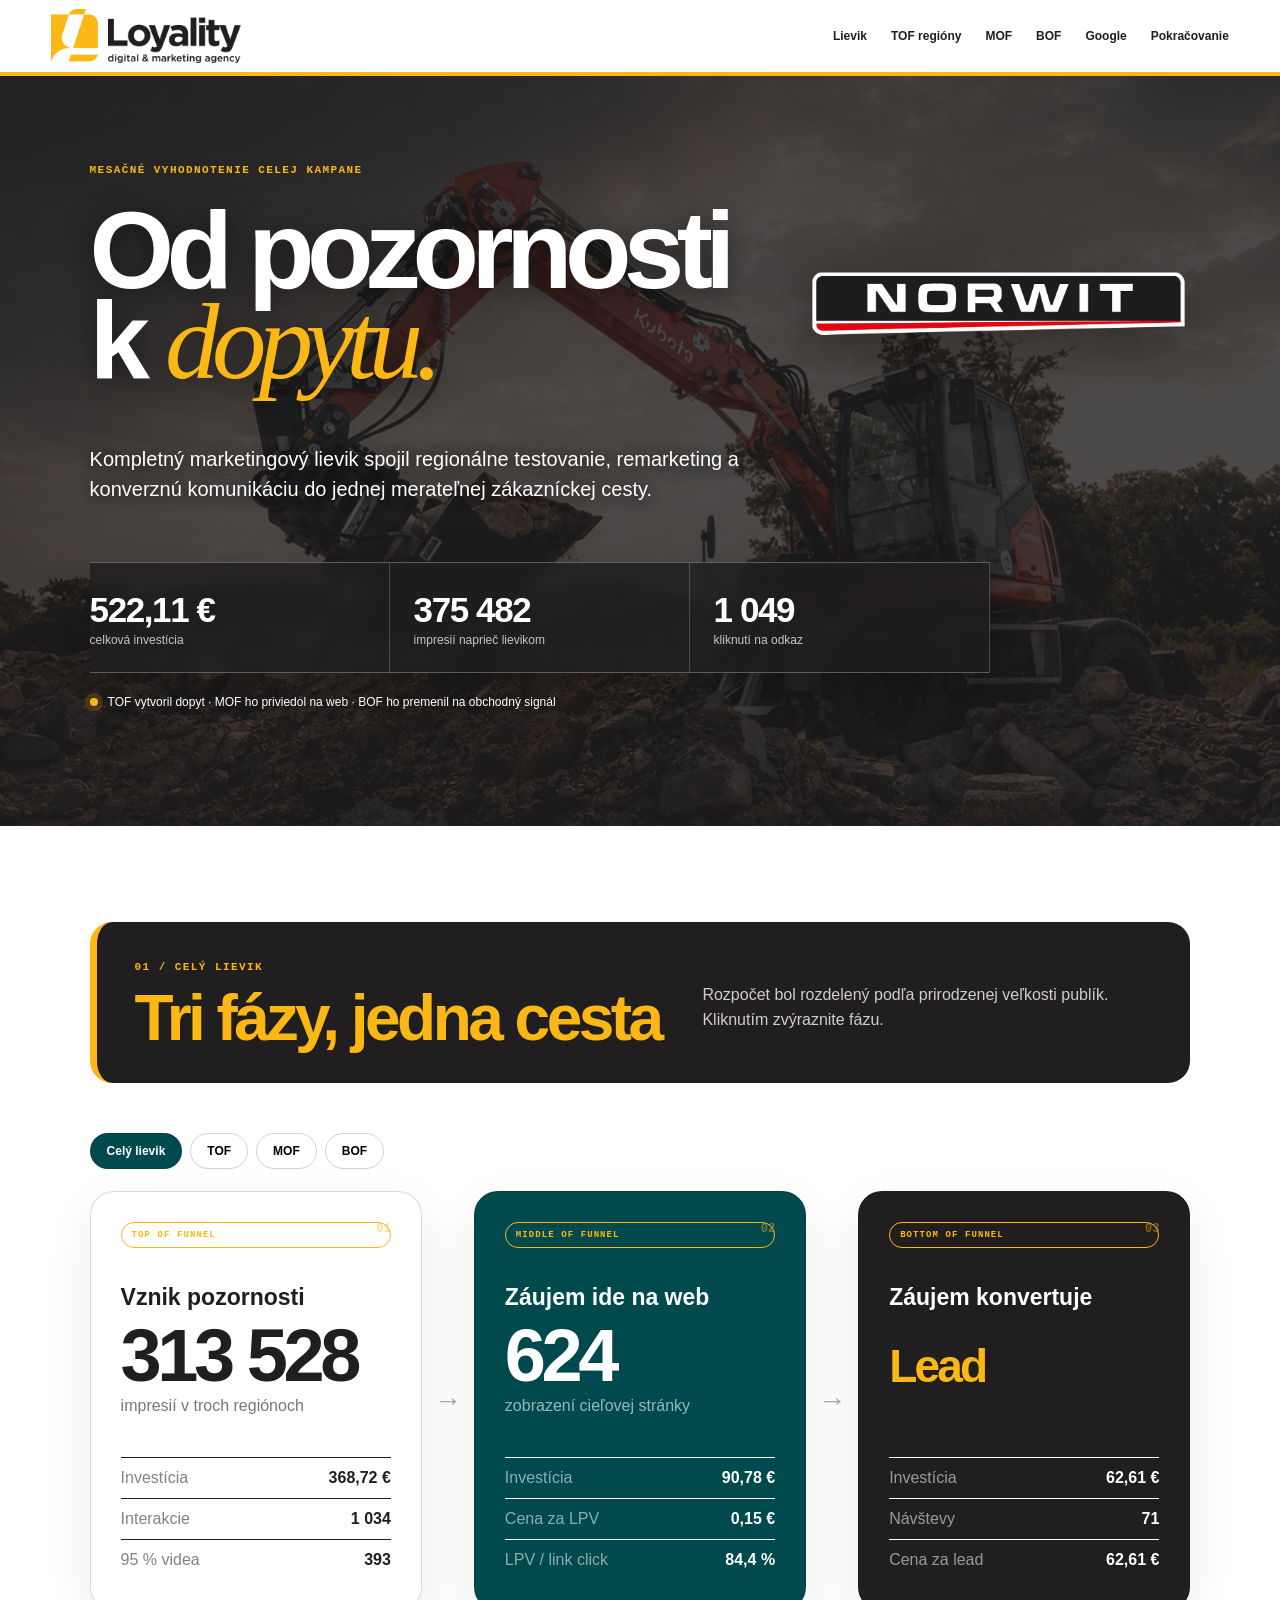
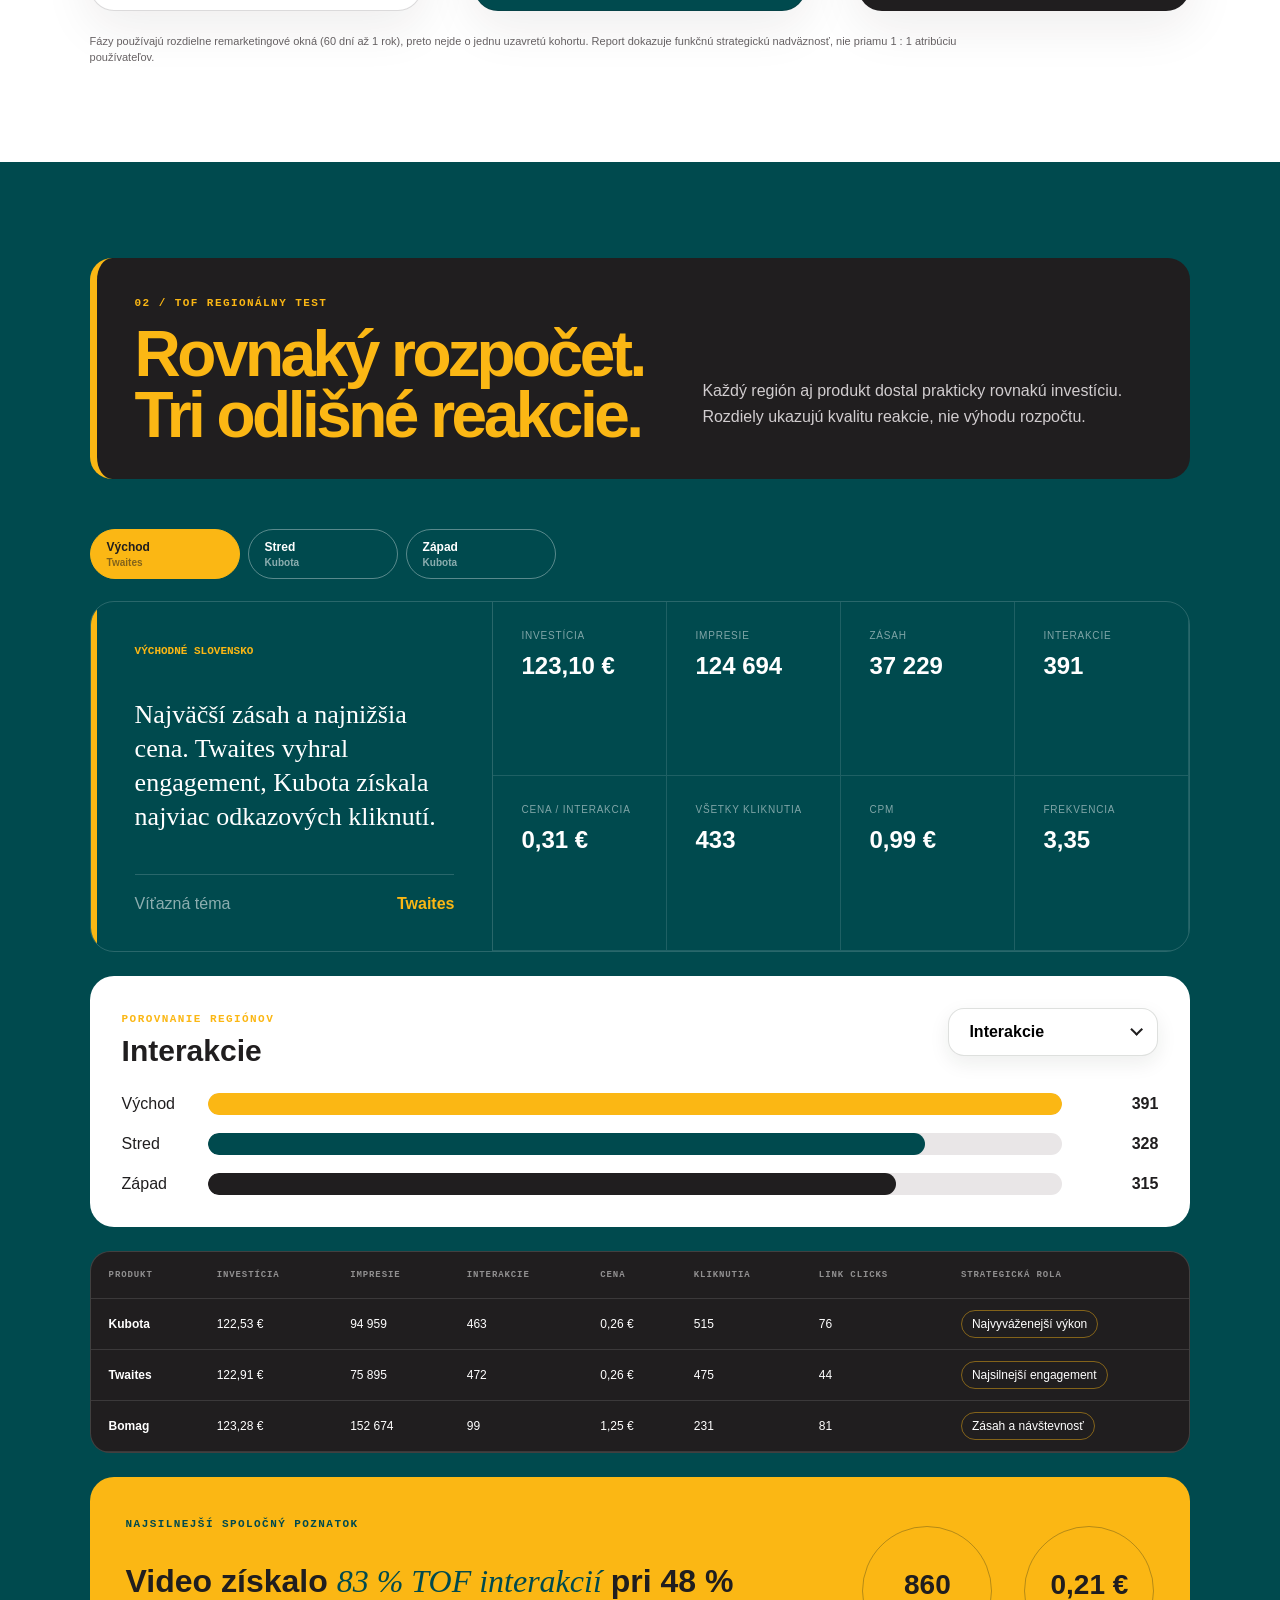
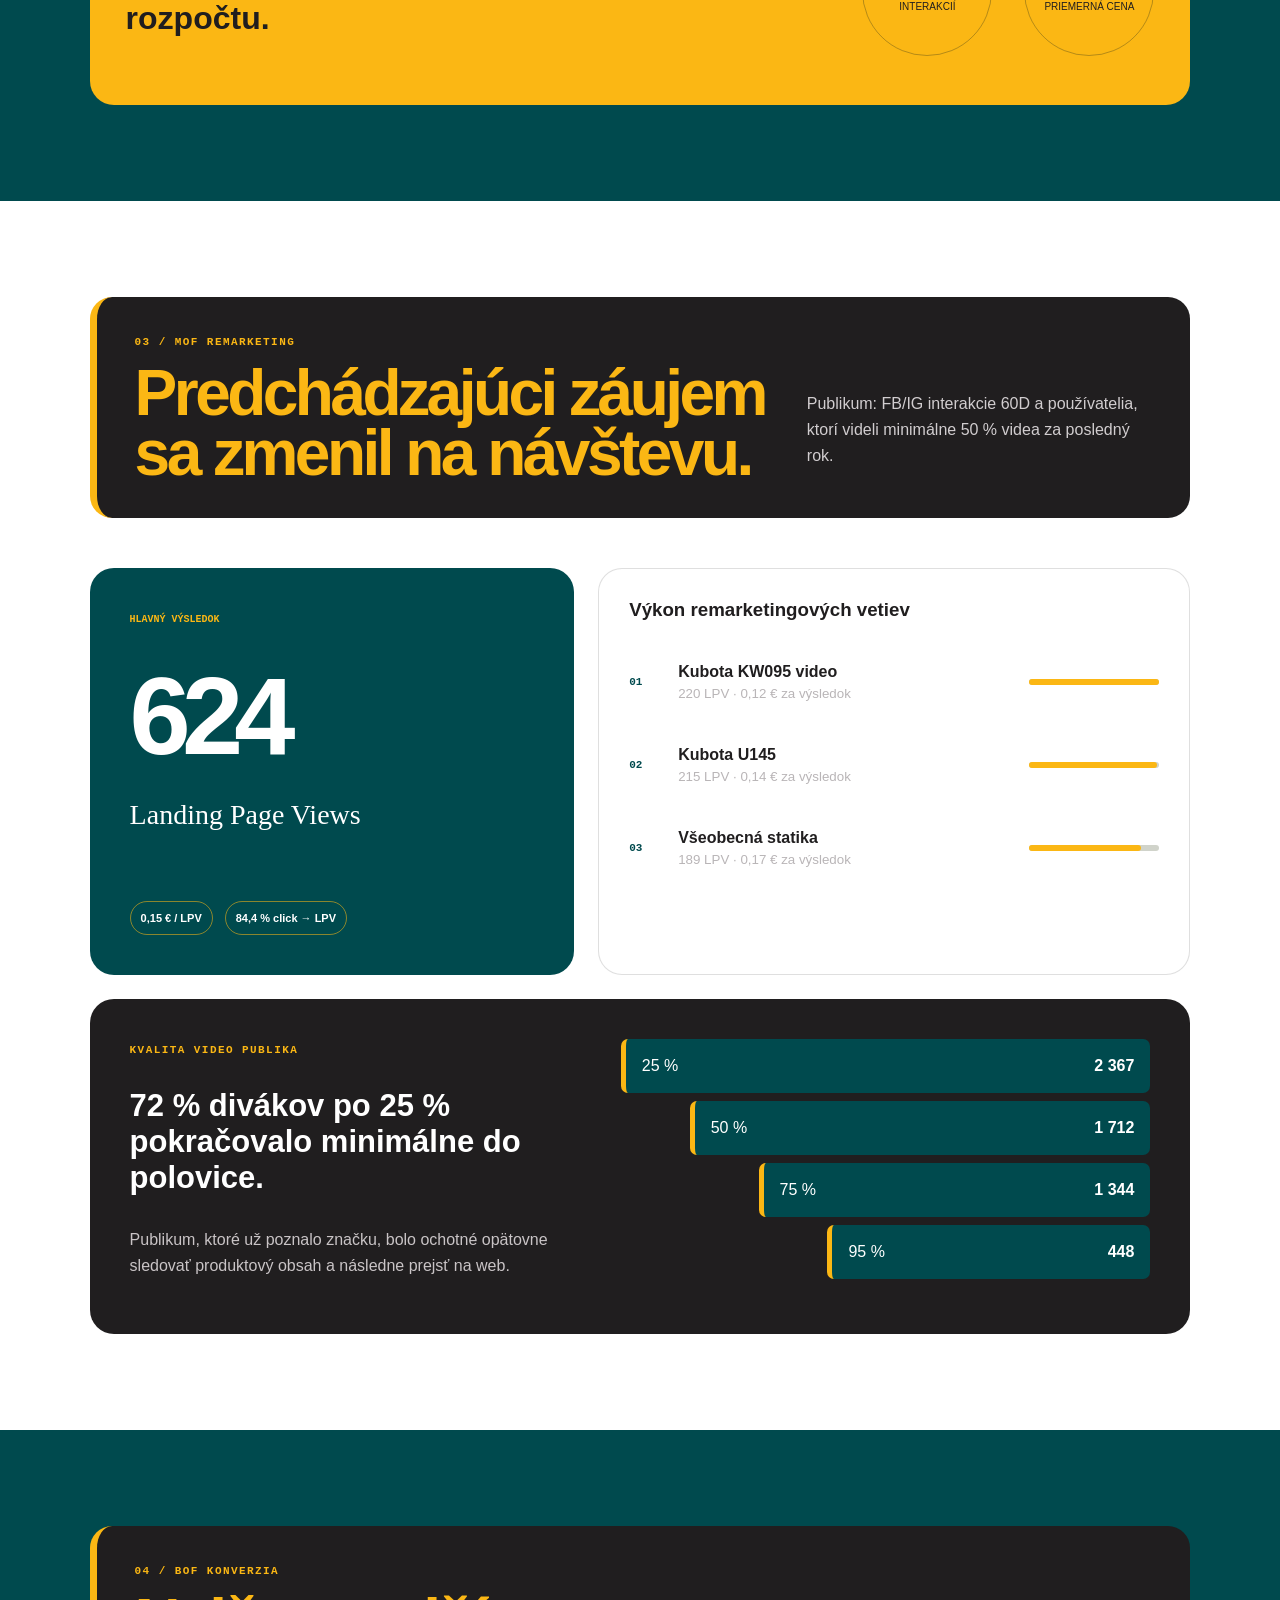
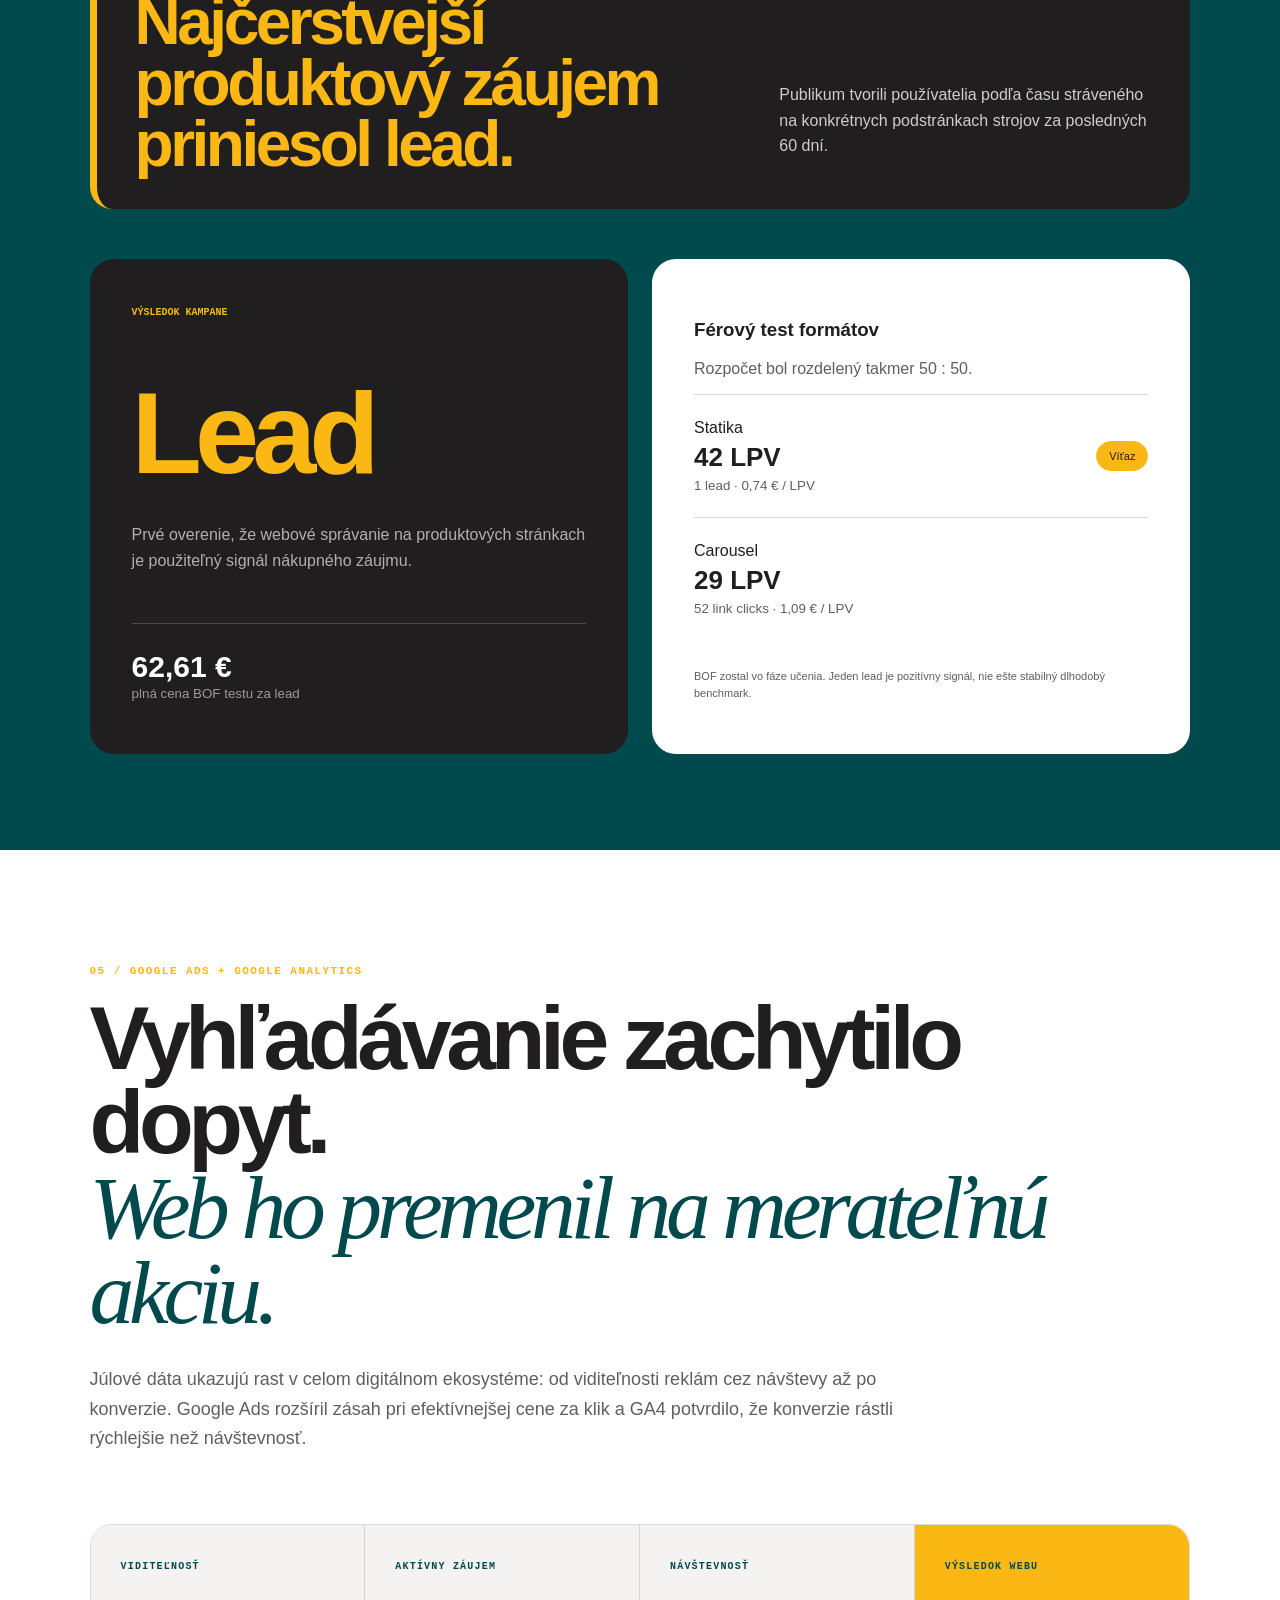
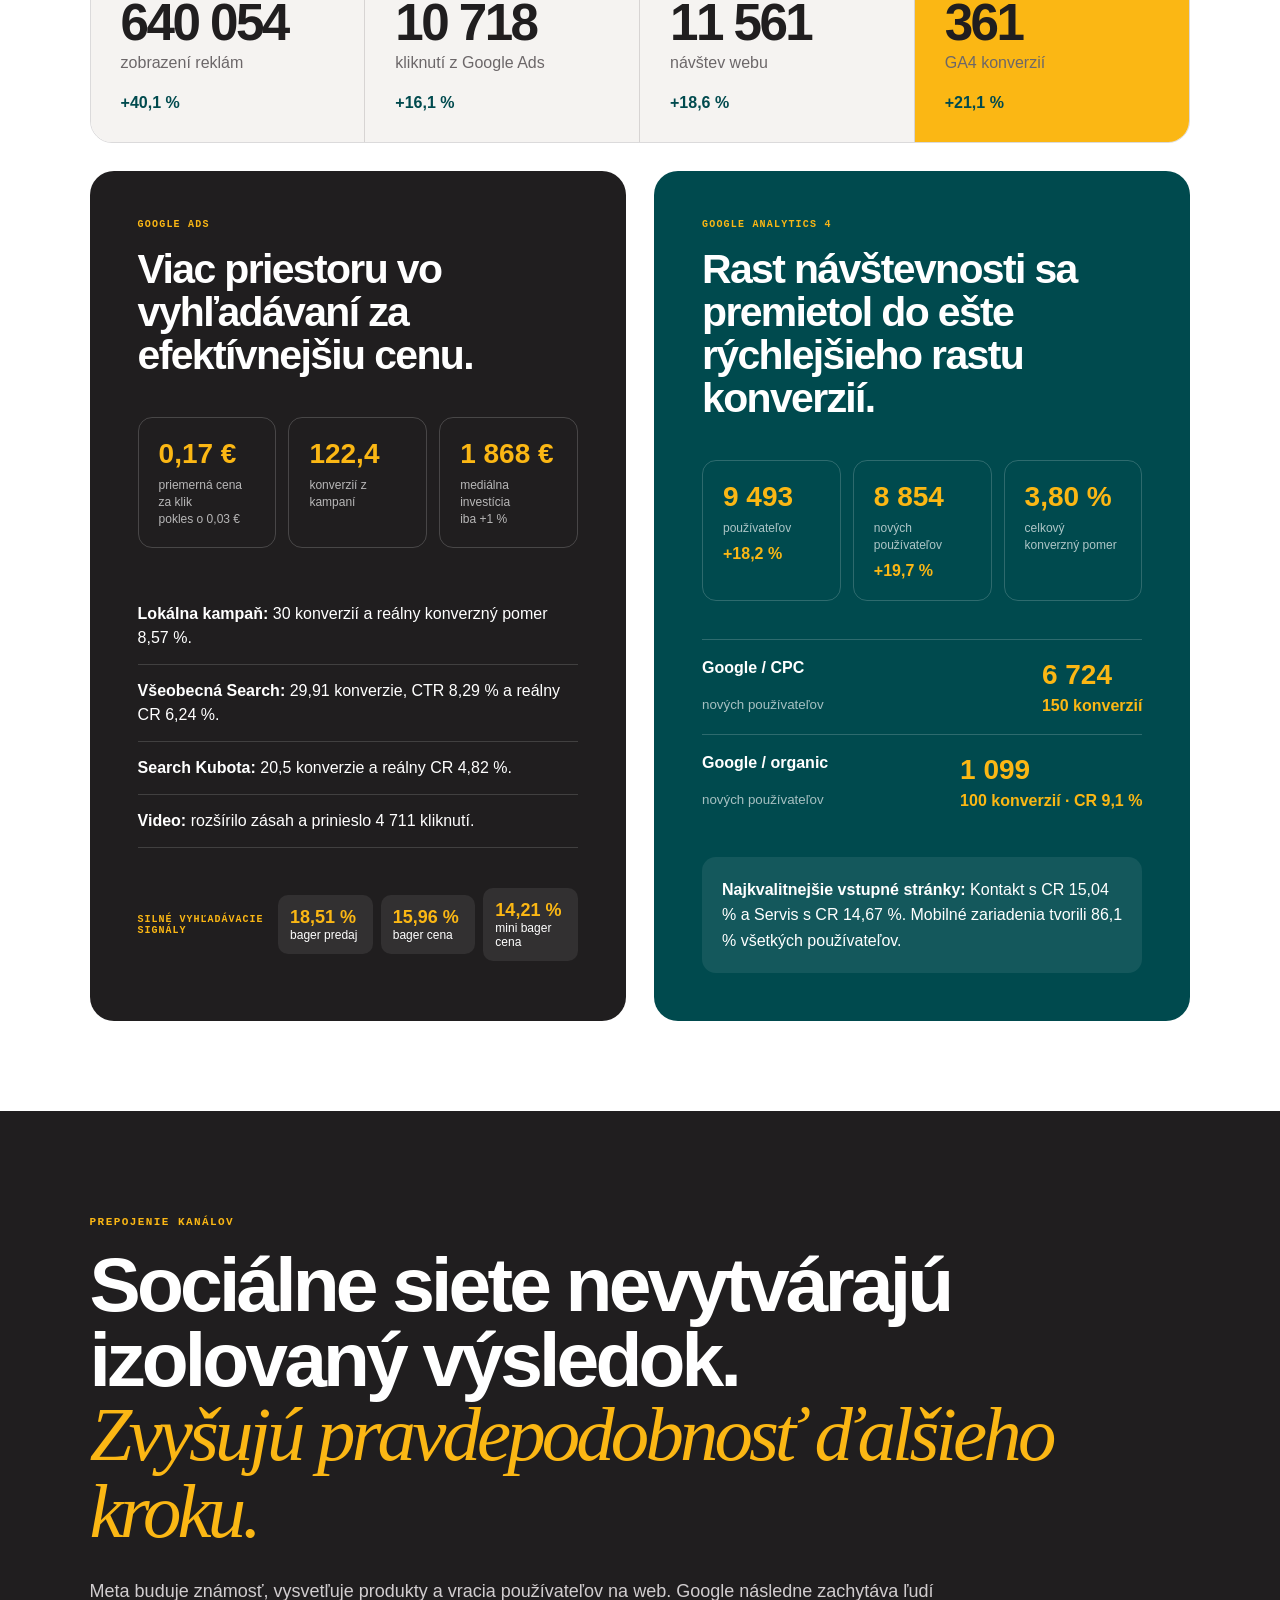
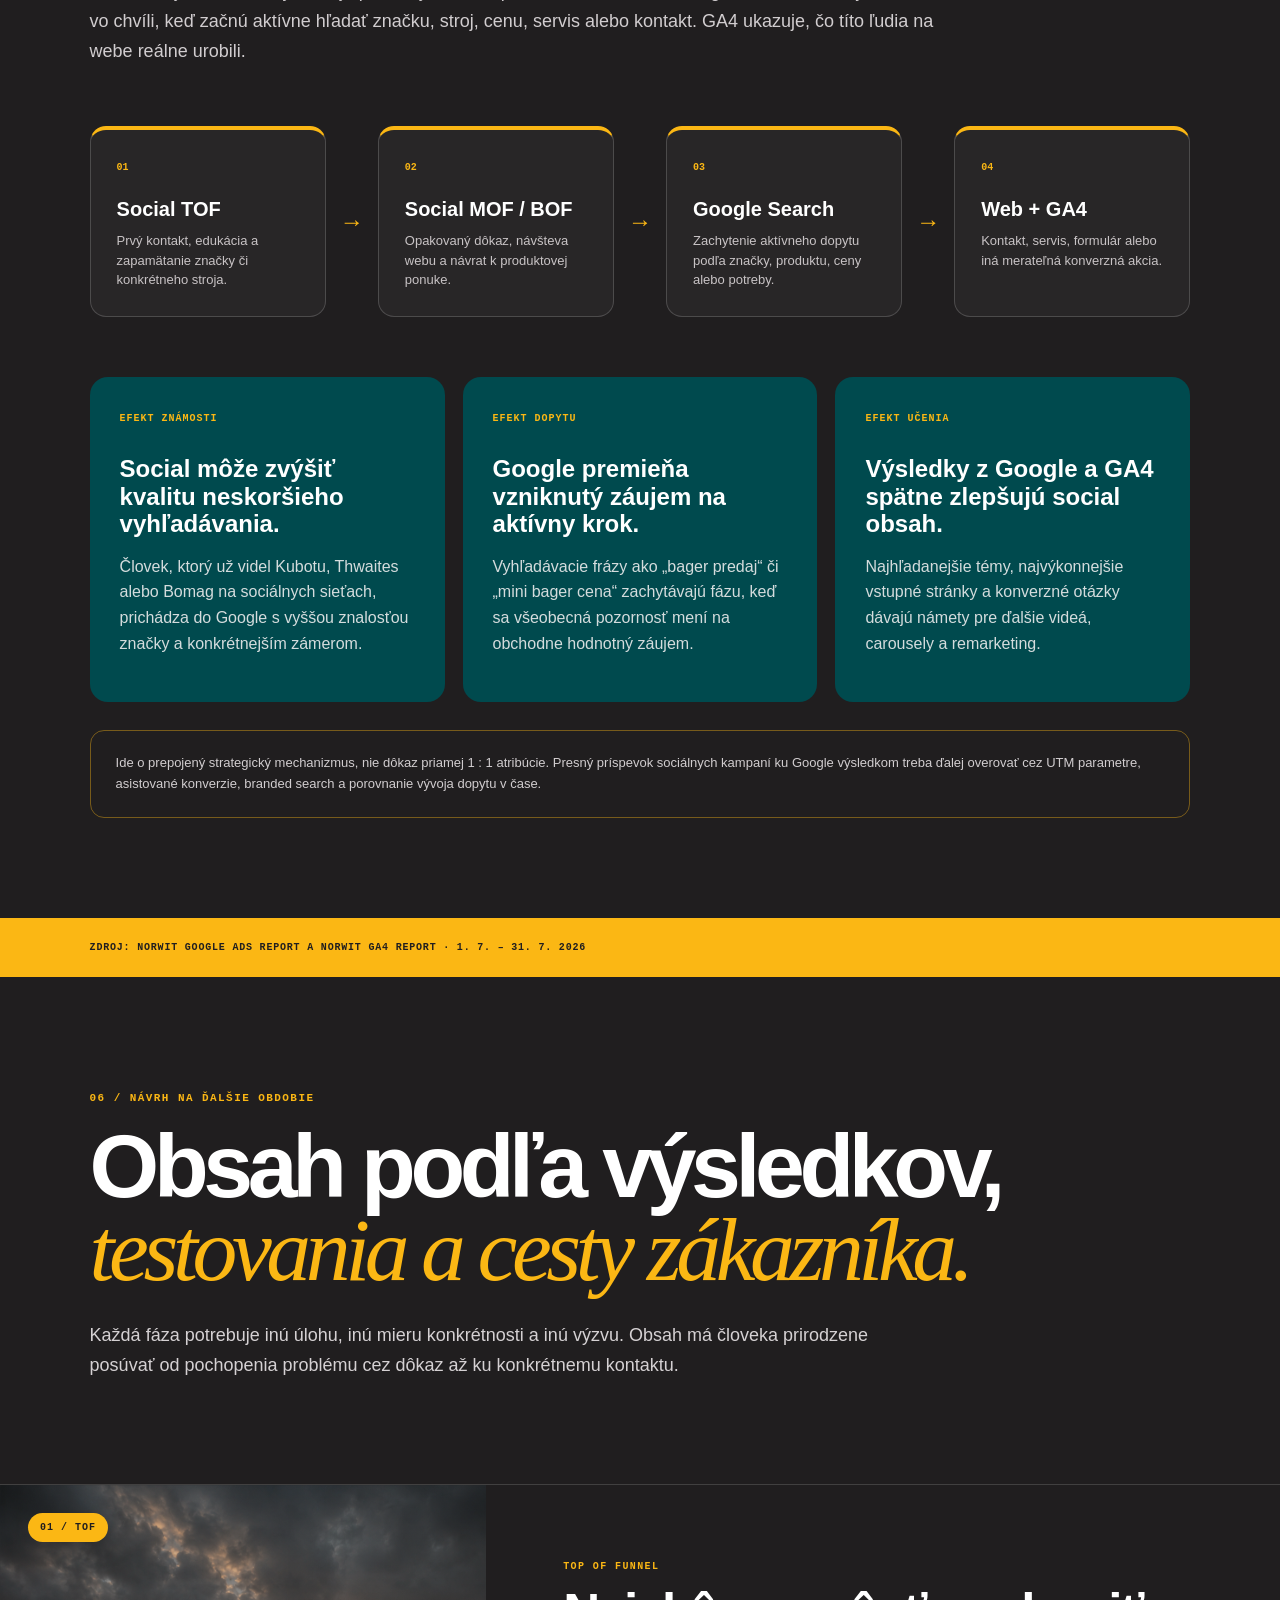
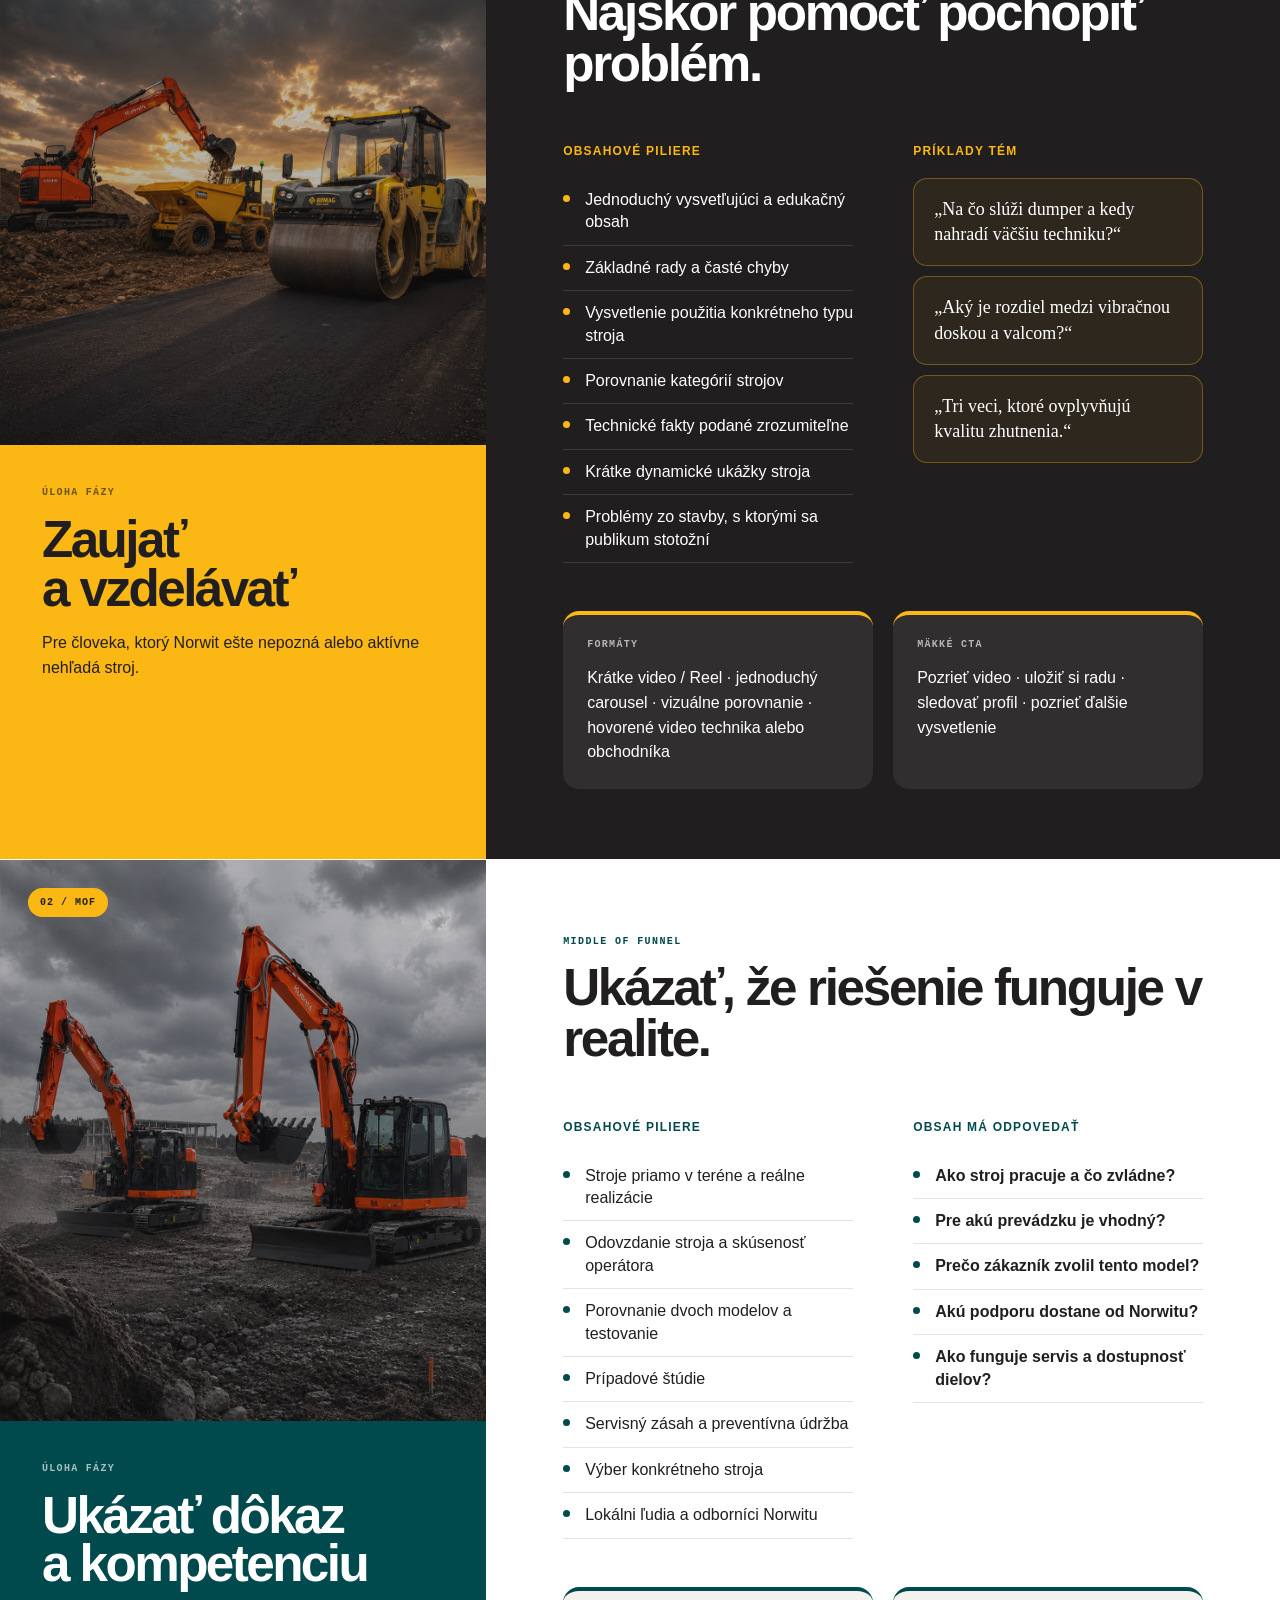
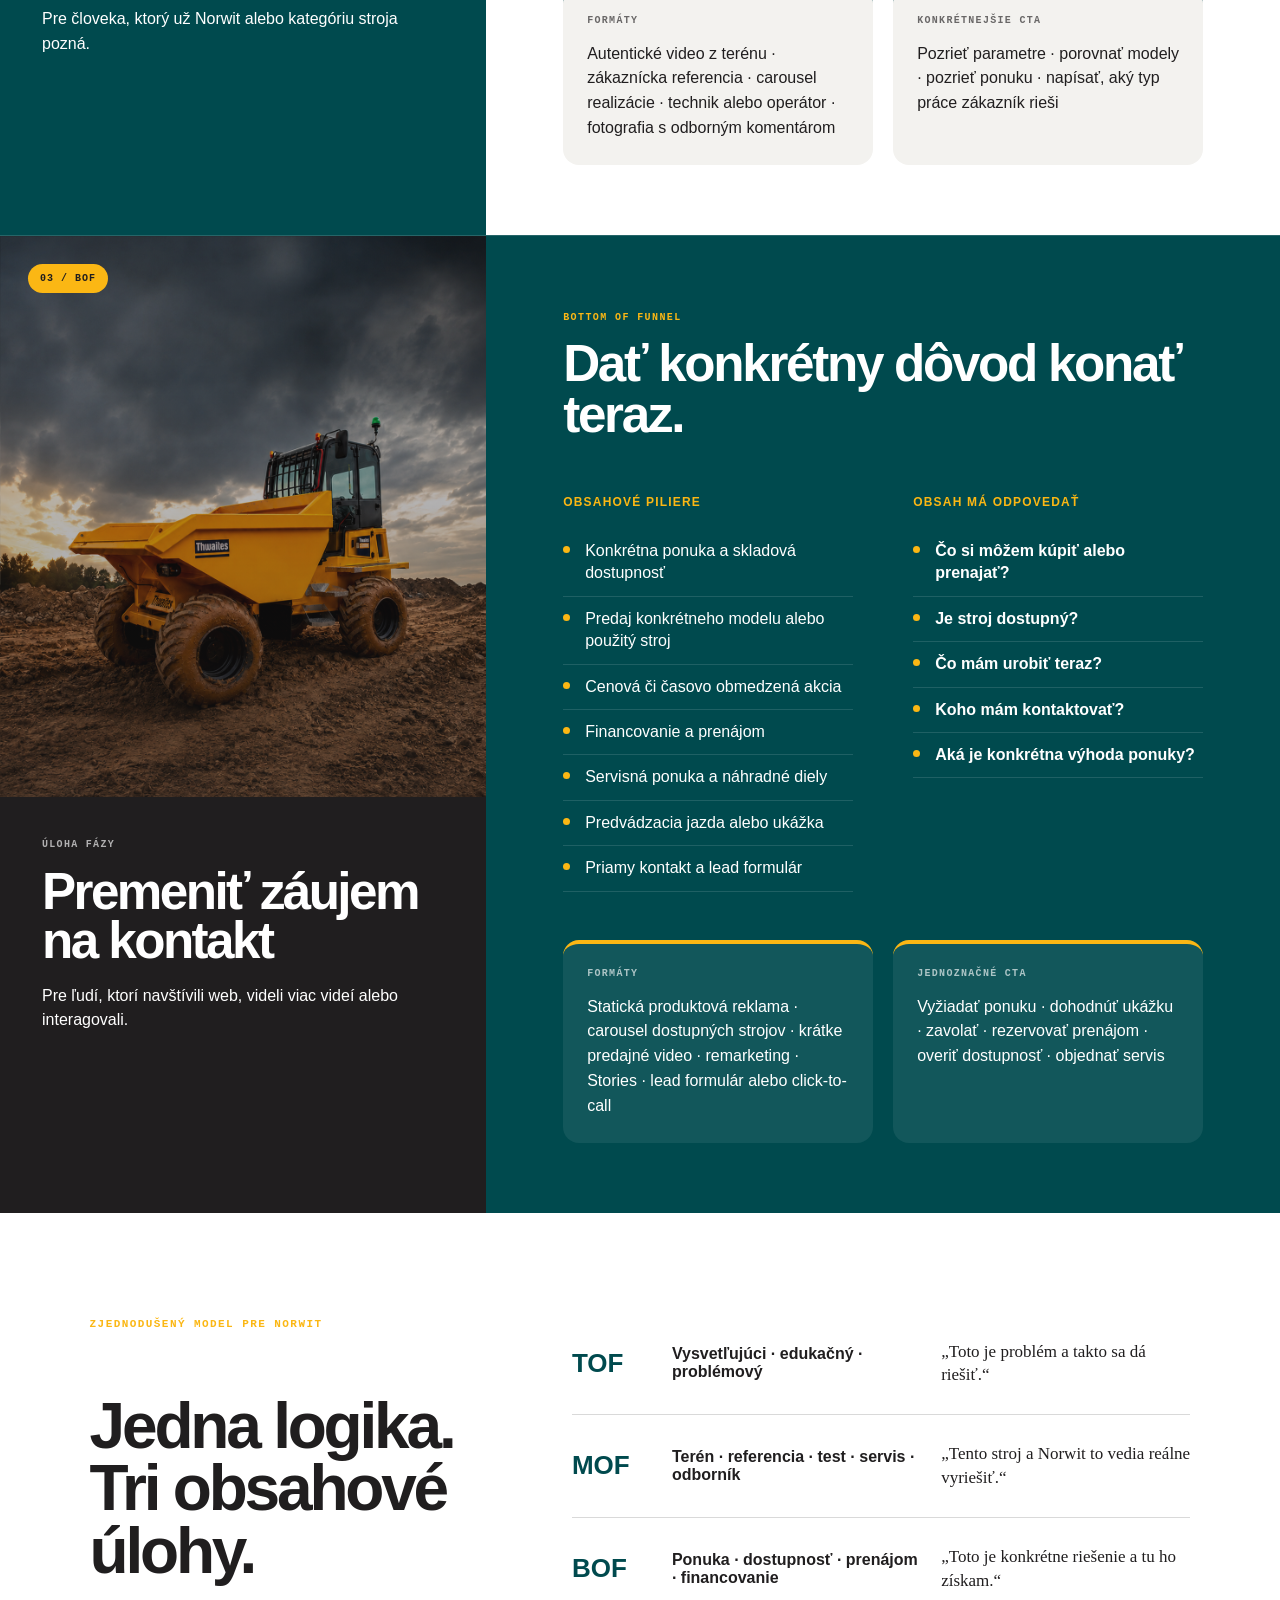
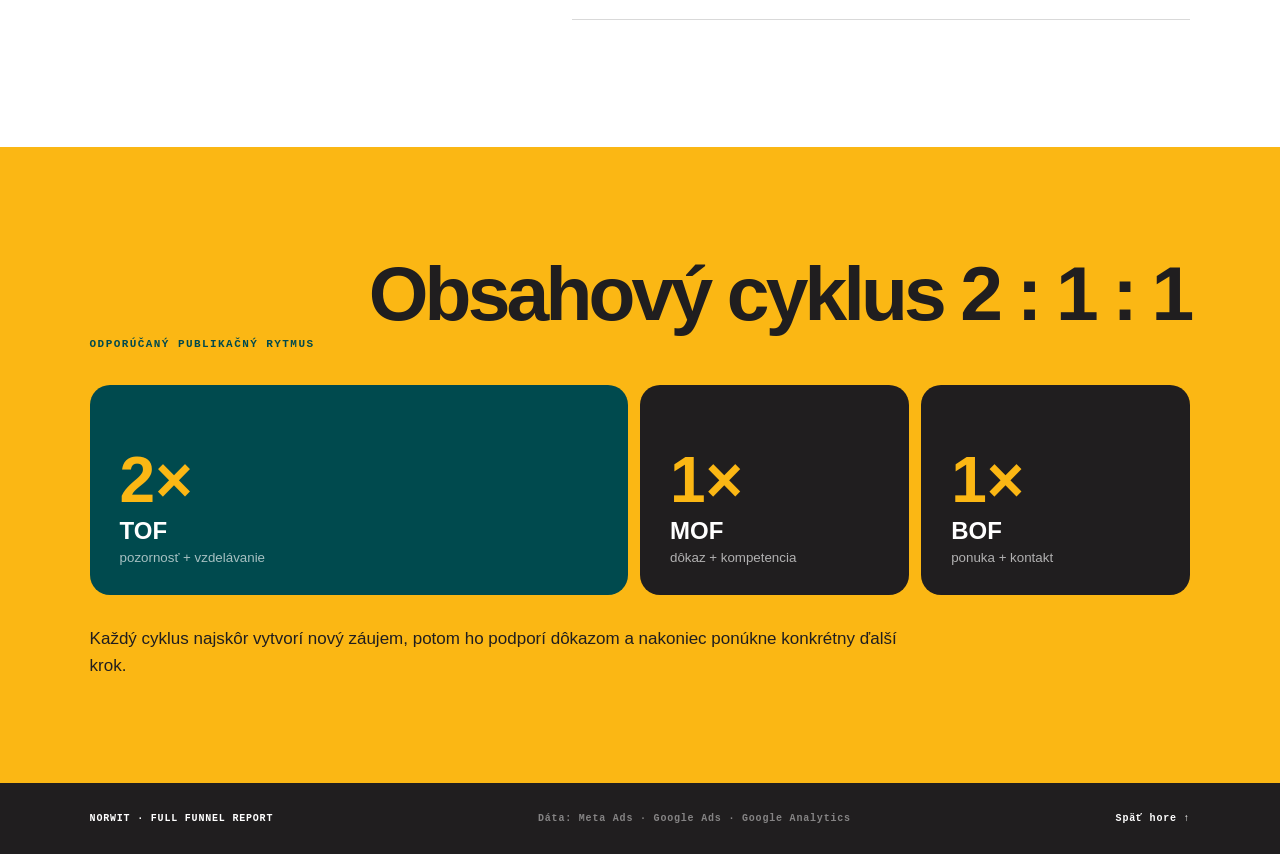
==== index.html @ de142500 "Add files via upload" ====
<!doctype html><html lang="sk"><head><meta charset="utf-8"><meta name="viewport" content="width=device-width,initial-scale=1"><title>NORWIT | Full Funnel Report</title><meta name="description" content="Interaktívne vyhodnotenie kampaní NORWIT naprieč Meta Ads, Google Ads a Google Analytics."><link rel="stylesheet" href="/styles.css"></head><body>
<main><header class="topbar"><a class="brand brandLogo" href="#top"><img src="/loyality-logo.png" alt="Loyality digital & marketing agency"></a><nav><a href="#funnel">Lievik</a><a href="#tof">TOF regióny</a><a href="#mof">MOF</a><a href="#bof">BOF</a><a href="#google">Google</a><a href="#plan">Pokračovanie</a></nav></header>
<section class="hero" id="top"><div class="eyebrow">Mesačné vyhodnotenie celej kampane</div><div class="heroTitleRow"><h1>Od pozornosti<br>k <em>dopytu.</em></h1><div class="clientLogo"><img src="/norwit-logo.png" alt="NORWIT"></div></div><p class="heroLead">Kompletný marketingový lievik spojil regionálne testovanie, remarketing a konverznú komunikáciu do jednej merateľnej zákazníckej cesty.</p><div class="heroGrid"><div class="heroStat"><strong>522,11 €</strong><span>celková investícia</span></div><div class="heroStat"><strong>375 482</strong><span>impresií naprieč lievikom</span></div><div class="heroStat"><strong>1 049</strong><span>kliknutí na odkaz</span></div></div><div class="heroNote"><span></span>TOF vytvoril dopyt · MOF ho priviedol na web · BOF ho premenil na obchodný signál</div></section>
<section class="section funnelSection" id="funnel"><div class="sectionHead"><div><span class="kicker">01 / Celý lievik</span><h2>Tri fázy, jedna cesta</h2></div><p>Rozpočet bol rozdelený podľa prirodzenej veľkosti publík. Kliknutím zvýraznite fázu.</p></div><div class="stageControls"><button class="active" data-stage="all">Celý lievik</button><button data-stage="tof">TOF</button><button data-stage="mof">MOF</button><button data-stage="bof">BOF</button></div><div class="funnel"><article class="funnelCard tof" data-card="tof"><div class="stageNo">01</div><span class="pill">TOP OF FUNNEL</span><h3>Vznik pozornosti</h3><div class="big">313 528</div><p>impresií v troch regiónoch</p><dl><div><dt>Investícia</dt><dd>368,72 €</dd></div><div><dt>Interakcie</dt><dd>1 034</dd></div><div><dt>95 % videa</dt><dd>393</dd></div></dl></article><div class="flowArrow">→</div><article class="funnelCard mof" data-card="mof"><div class="stageNo">02</div><span class="pill">MIDDLE OF FUNNEL</span><h3>Záujem ide na web</h3><div class="big">624</div><p>zobrazení cieľovej stránky</p><dl><div><dt>Investícia</dt><dd>90,78 €</dd></div><div><dt>Cena za LPV</dt><dd>0,15 €</dd></div><div><dt>LPV / link click</dt><dd>84,4 %</dd></div></dl></article><div class="flowArrow">→</div><article class="funnelCard bof" data-card="bof"><div class="stageNo">03</div><span class="pill">BOTTOM OF FUNNEL</span><h3>Záujem konvertuje</h3><div class="big word">Lead</div><dl><div><dt>Investícia</dt><dd>62,61 €</dd></div><div><dt>Návštevy</dt><dd>71</dd></div><div><dt>Cena za lead</dt><dd>62,61 €</dd></div></dl></article></div><p class="methodNote">Fázy používajú rozdielne remarketingové okná (60 dní až 1 rok), preto nejde o jednu uzavretú kohortu. Report dokazuje funkčnú strategickú nadväznosť, nie priamu 1 : 1 atribúciu používateľov.</p></section>
<section class="section dark" id="tof"><div class="sectionHead"><div><span class="kicker">02 / TOF regionálny test</span><h2>Rovnaký rozpočet.<br>Tri odlišné reakcie.</h2></div><p>Každý región aj produkt dostal prakticky rovnakú investíciu. Rozdiely ukazujú kvalitu reakcie, nie výhodu rozpočtu.</p></div><div class="regionTabs"><button class="active" data-region="east">Východ<span>Twaites</span></button><button data-region="center">Stred<span>Kubota</span></button><button data-region="west">Západ<span>Kubota</span></button></div><div class="regionPanel" id="regionPanel"><div class="regionIntro"><span class="regionLabel" id="regionName">Východné Slovensko</span><h3 id="regionInsight">Najväčší zásah a najnižšia cena. Twaites vyhral engagement, Kubota získala najviac odkazových kliknutí.</h3><div class="winnerLine"><span>Víťazná téma</span><strong id="regionWinner">Twaites</strong></div></div><div class="metricGrid" id="regionMetrics"></div></div>
<div class="chartCard"><div class="chartTop"><div><span class="kicker">Porovnanie regiónov</span><h3 id="metricTitle">Interakcie</h3></div><div class="metricDropdown"><button id="metricToggle" type="button" aria-expanded="false"><span id="metricChoice">Interakcie</span><i></i></button><div class="metricMenu" role="menu"><button data-metric="interactions" class="active">Interakcie</button><button data-metric="clicks">Všetky kliknutia</button><button data-metric="video95">Video do 95 %</button><button data-metric="reach">Zásah</button></div></div></div><div class="bars" id="bars"></div></div>
<div class="tableWrap"><table><thead><tr><th>Produkt</th><th>Investícia</th><th>Impresie</th><th>Interakcie</th><th>Cena</th><th>Kliknutia</th><th>Link clicks</th><th>Strategická rola</th></tr></thead><tbody><tr><td><strong>Kubota</strong></td><td>122,53 €</td><td>94 959</td><td>463</td><td>0,26 €</td><td>515</td><td>76</td><td><span class="role">Najvyváženejší výkon</span></td></tr><tr><td><strong>Twaites</strong></td><td>122,91 €</td><td>75 895</td><td>472</td><td>0,26 €</td><td>475</td><td>44</td><td><span class="role">Najsilnejší engagement</span></td></tr><tr><td><strong>Bomag</strong></td><td>123,28 €</td><td>152 674</td><td>99</td><td>1,25 €</td><td>231</td><td>81</td><td><span class="role">Zásah a návštevnosť</span></td></tr></tbody></table></div><div class="videoCallout"><div><span class="kicker">Najsilnejší spoločný poznatok</span><h3>Video získalo <em>83 % TOF interakcií</em> pri 48 % rozpočtu.</h3></div><div class="circleStat"><strong>860</strong><span>interakcií</span></div><div class="circleStat"><strong>0,21 €</strong><span>priemerná cena</span></div></div></section>
<section class="section mofSection" id="mof"><div class="sectionHead"><div><span class="kicker">03 / MOF remarketing</span><h2>Predchádzajúci záujem sa zmenil na návštevu.</h2></div><p>Publikum: FB/IG interakcie 60D a používatelia, ktorí videli minimálne 50 % videa za posledný rok.</p></div><div class="split"><div class="scoreCard"><span>Hlavný výsledok</span><strong>624</strong><h3>Landing Page Views</h3><div class="scoreFooter"><b>0,15 € / LPV</b><b>84,4 % click → LPV</b></div></div><div class="rankings"><h3>Výkon remarketingových vetiev</h3><div class="rank"><span class="rankNo">01</span><div><strong>Kubota KW095 video</strong><small>220 LPV · 0,12 € za výsledok</small></div><div class="miniTrack"><i style="width:100%"></i></div></div><div class="rank"><span class="rankNo">02</span><div><strong>Kubota U145</strong><small>215 LPV · 0,14 € za výsledok</small></div><div class="miniTrack"><i style="width:98%"></i></div></div><div class="rank"><span class="rankNo">03</span><div><strong>Všeobecná statika</strong><small>189 LPV · 0,17 € za výsledok</small></div><div class="miniTrack"><i style="width:86%"></i></div></div></div></div><div class="retention"><div><span class="kicker">Kvalita video publika</span><h3>72 % divákov po 25 % pokračovalo minimálne do polovice.</h3><p>Publikum, ktoré už poznalo značku, bolo ochotné opätovne sledovať produktový obsah a následne prejsť na web.</p></div><div class="retentionSteps"><div style="width:100%"><span>25 %</span><strong>2 367</strong></div><div style="width:87%"><span>50 %</span><strong>1 712</strong></div><div style="width:74%"><span>75 %</span><strong>1 344</strong></div><div style="width:61%"><span>95 %</span><strong>448</strong></div></div></div></section>
<section class="section bofSection" id="bof"><div class="sectionHead"><div><span class="kicker">04 / BOF konverzia</span><h2>Najčerstvejší produktový záujem priniesol lead.</h2></div><p>Publikum tvorili používatelia podľa času stráveného na konkrétnych podstránkach strojov za posledných 60 dní.</p></div><div class="bofGrid"><div class="leadCard"><span>Výsledok kampane</span><h3 class="leadOnly">Lead</h3><p>Prvé overenie, že webové správanie na produktových stránkach je použiteľný signál nákupného záujmu.</p><div><b>62,61 €</b><small>plná cena BOF testu za lead</small></div></div><div class="creativeCompare"><h3>Férový test formátov</h3><p>Rozpočet bol rozdelený takmer 50 : 50.</p><div class="creative"><div><span>Statika</span><strong>42 LPV</strong><small>1 lead · 0,74 € / LPV</small></div><div class="status winner">Víťaz</div></div><div class="creative"><div><span>Carousel</span><strong>29 LPV</strong><small>52 link clicks · 1,09 € / LPV</small></div></div><p class="smallNote">BOF zostal vo fáze učenia. Jeden lead je pozitívny signál, nie ešte stabilný dlhodobý benchmark.</p></div></div></section>
<section class="googleSection" id="google"><div class="googleHero"><span class="kicker">05 / Google Ads + Google Analytics</span><h2>Vyhľadávanie zachytilo dopyt.<br><em>Web ho premenil na merateľnú akciu.</em></h2><p>Júlové dáta ukazujú rast v celom digitálnom ekosystéme: od viditeľnosti reklám cez návštevy až po konverzie. Google Ads rozšíril zásah pri efektívnejšej cene za klik a GA4 potvrdilo, že konverzie rástli rýchlejšie než návštevnosť.</p></div><div class="googleMetrics"><article><span>Viditeľnosť</span><strong>640 054</strong><p>zobrazení reklám</p><b>+40,1 %</b></article><article><span>Aktívny záujem</span><strong>10 718</strong><p>kliknutí z Google Ads</p><b>+16,1 %</b></article><article><span>Návštevnosť</span><strong>11 561</strong><p>návštev webu</p><b>+18,6 %</b></article><article class="conversion"><span>Výsledok webu</span><strong>361</strong><p>GA4 konverzií</p><b>+21,1 %</b></article></div><div class="googleSplit"><article class="adsPanel"><div class="panelLabel">Google Ads</div><h3>Viac priestoru vo vyhľadávaní za efektívnejšiu cenu.</h3><div class="keyNumbers"><div><strong>0,17 €</strong><span>priemerná cena za klik<br>pokles o 0,03 €</span></div><div><strong>122,4</strong><span>konverzií z kampaní</span></div><div><strong>1 868 €</strong><span>mediálna investícia<br>iba +1 %</span></div></div><ul><li><b>Lokálna kampaň:</b> 30 konverzií a reálny konverzný pomer 8,57 %.</li><li><b>Všeobecná Search:</b> 29,91 konverzie, CTR 8,29 % a reálny CR 6,24 %.</li><li><b>Search Kubota:</b> 20,5 konverzie a reálny CR 4,82 %.</li><li><b>Video:</b> rozšírilo zásah a prinieslo 4 711 kliknutí.</li></ul><div class="searchSignals"><span>Silné vyhľadávacie signály</span><div><b>18,51 %</b> bager predaj</div><div><b>15,96 %</b> bager cena</div><div><b>14,21 %</b> mini bager cena</div></div></article><article class="analyticsPanel"><div class="panelLabel">Google Analytics 4</div><h3>Rast návštevnosti sa premietol do ešte rýchlejšieho rastu konverzií.</h3><div class="audienceStats"><div><strong>9 493</strong><span>používateľov</span><b>+18,2 %</b></div><div><strong>8 854</strong><span>nových používateľov</span><b>+19,7 %</b></div><div><strong>3,80 %</strong><span>celkový konverzný pomer</span></div></div><div class="sourceRows"><div><span>Google / CPC</span><strong>6 724</strong><small>nových používateľov</small><b>150 konverzií</b></div><div><span>Google / organic</span><strong>1 099</strong><small>nových používateľov</small><b>100 konverzií · CR 9,1 %</b></div></div><p class="qualityNote"><b>Najkvalitnejšie vstupné stránky:</b> Kontakt s CR 15,04 % a Servis s CR 14,67 %. Mobilné zariadenia tvorili 86,1 % všetkých používateľov.</p></article></div><div class="ecosystem"><div class="ecosystemIntro"><span class="kicker">Prepojenie kanálov</span><h3>Sociálne siete nevytvárajú izolovaný výsledok.<br><em>Zvyšujú pravdepodobnosť ďalšieho kroku.</em></h3><p>Meta buduje známosť, vysvetľuje produkty a vracia používateľov na web. Google následne zachytáva ľudí vo chvíli, keď začnú aktívne hľadať značku, stroj, cenu, servis alebo kontakt. GA4 ukazuje, čo títo ľudia na webe reálne urobili.</p></div><div class="journeyFlow"><article><span>01</span><b>Social TOF</b><p>Prvý kontakt, edukácia a zapamätanie značky či konkrétneho stroja.</p></article><i>→</i><article><span>02</span><b>Social MOF / BOF</b><p>Opakovaný dôkaz, návšteva webu a návrat k produktovej ponuke.</p></article><i>→</i><article><span>03</span><b>Google Search</b><p>Zachytenie aktívneho dopytu podľa značky, produktu, ceny alebo potreby.</p></article><i>→</i><article><span>04</span><b>Web + GA4</b><p>Kontakt, servis, formulár alebo iná merateľná konverzná akcia.</p></article></div><div class="connectionGrid"><article><span>Efekt známosti</span><h4>Social môže zvýšiť kvalitu neskoršieho vyhľadávania.</h4><p>Človek, ktorý už videl Kubotu, Thwaites alebo Bomag na sociálnych sieťach, prichádza do Google s vyššou znalosťou značky a konkrétnejším zámerom.</p></article><article><span>Efekt dopytu</span><h4>Google premieňa vzniknutý záujem na aktívny krok.</h4><p>Vyhľadávacie frázy ako „bager predaj“ či „mini bager cena“ zachytávajú fázu, keď sa všeobecná pozornosť mení na obchodne hodnotný záujem.</p></article><article><span>Efekt učenia</span><h4>Výsledky z Google a GA4 spätne zlepšujú social obsah.</h4><p>Najhľadanejšie témy, najvýkonnejšie vstupné stránky a konverzné otázky dávajú námety pre ďalšie videá, carousely a remarketing.</p></article></div><p class="attributionNote">Ide o prepojený strategický mechanizmus, nie dôkaz priamej 1 : 1 atribúcie. Presný príspevok sociálnych kampaní ku Google výsledkom treba ďalej overovať cez UTM parametre, asistované konverzie, branded search a porovnanie vývoja dopytu v čase.</p></div><div class="googleSource">Zdroj: Norwit Google Ads Report a Norwit GA4 Report · 1. 7. – 31. 7. 2026</div></section><section class="nextPeriod" id="plan"><div class="nextHero"><span class="kicker">06 / Návrh na ďalšie obdobie</span><h2>Obsah podľa výsledkov,<br><em>testovania a cesty zákazníka.</em></h2><p>Každá fáza potrebuje inú úlohu, inú mieru konkrétnosti a inú výzvu. Obsah má človeka prirodzene posúvať od pochopenia problému cez dôkaz až ku konkrétnemu kontaktu.</p></div>
<article class="contentStage stageTof"><div class="stageVisual"><div class="stagePhoto photoTof"><span>01 / TOF</span></div><div class="stagePromise"><small>Úloha fázy</small><strong>Zaujať<br>a vzdelávať</strong><p>Pre človeka, ktorý Norwit ešte nepozná alebo aktívne nehľadá stroj.</p></div></div><div class="stageContent"><div class="stageTitle"><span>TOP OF FUNNEL</span><h3>Najskôr pomôcť pochopiť problém.</h3></div><div class="contentColumns"><div><h4>Obsahové piliere</h4><ul><li>Jednoduchý vysvetľujúci a edukačný obsah</li><li>Základné rady a časté chyby</li><li>Vysvetlenie použitia konkrétneho typu stroja</li><li>Porovnanie kategórií strojov</li><li>Technické fakty podané zrozumiteľne</li><li>Krátke dynamické ukážky stroja</li><li>Problémy zo stavby, s ktorými sa publikum stotožní</li></ul></div><div><h4>Príklady tém</h4><div class="quoteCard">„Na čo slúži dumper a kedy nahradí väčšiu techniku?“</div><div class="quoteCard">„Aký je rozdiel medzi vibračnou doskou a valcom?“</div><div class="quoteCard">„Tri veci, ktoré ovplyvňujú kvalitu zhutnenia.“</div></div></div><div class="actionRow"><div><small>Formáty</small><p>Krátke video / Reel · jednoduchý carousel · vizuálne porovnanie · hovorené video technika alebo obchodníka</p></div><div><small>Mäkké CTA</small><p>Pozrieť video · uložiť si radu · sledovať profil · pozrieť ďalšie vysvetlenie</p></div></div><div class="productWeight"><span>Odporúčaná produktová váha</span><strong>Kubota + Thwaites</strong><p>Doplnené základnými edukačnými témami o Bomagu.</p></div></div></article>
<article class="contentStage stageMof"><div class="stageVisual"><div class="stagePhoto photoMof"><span>02 / MOF</span></div><div class="stagePromise"><small>Úloha fázy</small><strong>Ukázať dôkaz<br>a kompetenciu</strong><p>Pre človeka, ktorý už Norwit alebo kategóriu stroja pozná.</p></div></div><div class="stageContent"><div class="stageTitle"><span>MIDDLE OF FUNNEL</span><h3>Ukázať, že riešenie funguje v realite.</h3></div><div class="contentColumns"><div><h4>Obsahové piliere</h4><ul><li>Stroje priamo v teréne a reálne realizácie</li><li>Odovzdanie stroja a skúsenosť operátora</li><li>Porovnanie dvoch modelov a testovanie</li><li>Prípadové štúdie</li><li>Servisný zásah a preventívna údržba</li><li>Výber konkrétneho stroja</li><li>Lokálni ľudia a odborníci Norwitu</li></ul></div><div><h4>Obsah má odpovedať</h4><ul class="questions"><li>Ako stroj pracuje a čo zvládne?</li><li>Pre akú prevádzku je vhodný?</li><li>Prečo zákazník zvolil tento model?</li><li>Akú podporu dostane od Norwitu?</li><li>Ako funguje servis a dostupnosť dielov?</li></ul></div></div><div class="actionRow"><div><small>Formáty</small><p>Autentické video z terénu · zákaznícka referencia · carousel realizácie · technik alebo operátor · fotografia s odborným komentárom</p></div><div><small>Konkrétnejšie CTA</small><p>Pozrieť parametre · porovnať modely · pozrieť ponuku · napísať, aký typ práce zákazník rieši</p></div></div><div class="productWeight"><span>Odporúčaná produktová váha</span><strong>Kubota · Thwaites · Bomag</strong><p>Podľa regionálnych výsledkov, doplnené o servis, prenájom a odborné poradenstvo.</p></div></div></article>
<article class="contentStage stageBof"><div class="stageVisual"><div class="stagePhoto photoBof"><span>03 / BOF</span></div><div class="stagePromise"><small>Úloha fázy</small><strong>Premeniť záujem<br>na kontakt</strong><p>Pre ľudí, ktorí navštívili web, videli viac videí alebo interagovali.</p></div></div><div class="stageContent"><div class="stageTitle"><span>BOTTOM OF FUNNEL</span><h3>Dať konkrétny dôvod konať teraz.</h3></div><div class="contentColumns"><div><h4>Obsahové piliere</h4><ul><li>Konkrétna ponuka a skladová dostupnosť</li><li>Predaj konkrétneho modelu alebo použitý stroj</li><li>Cenová či časovo obmedzená akcia</li><li>Financovanie a prenájom</li><li>Servisná ponuka a náhradné diely</li><li>Predvádzacia jazda alebo ukážka</li><li>Priamy kontakt a lead formulár</li></ul></div><div><h4>Obsah má odpovedať</h4><ul class="questions"><li>Čo si môžem kúpiť alebo prenajať?</li><li>Je stroj dostupný?</li><li>Čo mám urobiť teraz?</li><li>Koho mám kontaktovať?</li><li>Aká je konkrétna výhoda ponuky?</li></ul></div></div><div class="actionRow"><div><small>Formáty</small><p>Statická produktová reklama · carousel dostupných strojov · krátke predajné video · remarketing · Stories · lead formulár alebo click-to-call</p></div><div><small>Jednoznačné CTA</small><p>Vyžiadať ponuku · dohodnúť ukážku · zavolať · rezervovať prenájom · overiť dostupnosť · objednať servis</p></div></div><div class="productWeight"><span>Odporúčaná produktová váha</span><strong>Kubota + Bomag</strong><p>Pri predaji a návštevnosti. Thwaites cez retargeting ľudí, ktorých zaujalo jeho video.</p></div></div></article>
<div class="contentModel"><div class="modelIntro"><span class="kicker">Zjednodušený model pre Norwit</span><h3>Jedna logika.<br>Tri obsahové úlohy.</h3></div><div class="modelRows"><div><strong>TOF</strong><span>Vysvetľujúci · edukačný · problémový</span><p>„Toto je problém a takto sa dá riešiť.“</p></div><div><strong>MOF</strong><span>Terén · referencia · test · servis · odborník</span><p>„Tento stroj a Norwit to vedia reálne vyriešiť.“</p></div><div><strong>BOF</strong><span>Ponuka · dostupnosť · prenájom · financovanie</span><p>„Toto je konkrétne riešenie a tu ho získam.“</p></div></div></div>
<div class="publishingRhythm"><div><span class="kicker">Odporúčaný publikačný rytmus</span><h3>Obsahový cyklus 2 : 1 : 1</h3></div><div class="rhythm"><div class="tofRhythm"><strong>2×</strong><span>TOF</span><small>pozornosť + vzdelávanie</small></div><div><strong>1×</strong><span>MOF</span><small>dôkaz + kompetencia</small></div><div><strong>1×</strong><span>BOF</span><small>ponuka + kontakt</small></div></div><p>Každý cyklus najskôr vytvorí nový záujem, potom ho podporí dôkazom a nakoniec ponúkne konkrétny ďalší krok.</p></div></section>
<footer><span>NORWIT · FULL FUNNEL REPORT</span><span>Dáta: Meta Ads · Google Ads · Google Analytics</span><a href="#top">Späť hore ↑</a></footer></main><script src="/report.js"></script></body></html>
---- styles.css ----
@import "tailwindcss";

:root{--ink:#15231b;--paper:#f2f0e9;--lime:#b8f28a;--green:#174c32;--muted:#68736b;--line:rgba(21,35,27,.14)}
*{box-sizing:border-box}html{scroll-behavior:smooth}body{margin:0;background:var(--paper);color:var(--ink);font-family:Arial,Helvetica,sans-serif}button,select{font:inherit}a{color:inherit;text-decoration:none}
.topbar{height:76px;display:flex;align-items:center;gap:40px;padding:0 4vw;border-bottom:1px solid var(--line);position:sticky;top:0;background:rgba(242,240,233,.94);backdrop-filter:blur(14px);z-index:20}.brand{display:flex;align-items:center;gap:10px;font-weight:900;letter-spacing:.04em}.brand small{display:block;font-size:8px;letter-spacing:.18em;color:var(--muted)}.brandMark{display:grid;place-items:center;width:32px;height:32px;background:var(--ink);color:var(--lime);border-radius:50%}.topbar nav{display:flex;gap:24px;margin:auto;font-size:12px;font-weight:700}.topbar nav a:hover{color:#2a7d50}.period{font:600 11px monospace;color:var(--muted)}
.hero{min-height:750px;padding:88px 7vw 52px;position:relative;overflow:hidden;background:radial-gradient(circle at 86% 20%,rgba(184,242,138,.42),transparent 28%)}.hero:after{content:"";position:absolute;width:440px;height:440px;border:1px solid rgba(21,35,27,.12);border-radius:50%;right:-100px;top:80px;box-shadow:0 0 0 70px rgba(21,35,27,.025),0 0 0 140px rgba(21,35,27,.018)}.eyebrow,.kicker{text-transform:uppercase;font:700 11px monospace;letter-spacing:.13em;color:#39704f}.hero h1{font-size:clamp(58px,8.5vw,130px);line-height:.83;letter-spacing:-.07em;margin:30px 0 36px;max-width:1100px}.hero h1 em,.finalCallout em,.videoCallout em{font-family:Georgia,serif;font-weight:400;color:#287649}.heroLead{font-size:20px;line-height:1.5;max-width:720px;color:#4e5c53}.heroGrid{display:grid;grid-template-columns:repeat(4,1fr);border-top:1px solid var(--line);border-bottom:1px solid var(--line);margin-top:58px}.heroStat{padding:27px 20px 24px 0;border-right:1px solid var(--line)}.heroStat:not(:first-child){padding-left:24px}.heroStat strong{display:block;font-size:35px;letter-spacing:-.04em}.heroStat span{font-size:12px;color:var(--muted)}.heroStat.highlight strong{color:#287649}.heroNote{margin-top:22px;display:flex;align-items:center;gap:10px;font-size:12px;color:var(--muted)}.heroNote span{width:8px;height:8px;border-radius:50%;background:#5ac46f;box-shadow:0 0 0 5px rgba(90,196,111,.16)}
.section{padding:96px 7vw}.sectionHead{display:flex;justify-content:space-between;align-items:end;gap:40px;margin-bottom:50px}.sectionHead h2{font-size:clamp(38px,5vw,72px);line-height:.95;letter-spacing:-.055em;margin:14px 0 0}.sectionHead>p{max-width:450px;line-height:1.6;color:var(--muted)}
.stageControls{display:flex;gap:8px;margin-bottom:22px}.stageControls button,.regionTabs button{border:1px solid var(--line);background:transparent;border-radius:30px;padding:10px 16px;cursor:pointer;font-weight:700;font-size:12px}.stageControls button.active{background:var(--ink);color:white}.funnel{display:grid;grid-template-columns:1fr auto 1fr auto 1fr;align-items:center}.funnelCard{min-height:390px;padding:30px;border:1px solid var(--line);border-radius:24px;background:#f7f6f1;transition:.25s}.funnelCard.muted{opacity:.25;transform:scale(.97)}.funnelCard.mof{background:#e4f0df}.funnelCard.bof{background:var(--ink);color:white}.stageNo{float:right;font:700 12px monospace;opacity:.45}.pill{display:inline-block;padding:7px 10px;border:1px solid currentColor;border-radius:20px;font:700 9px monospace;letter-spacing:.12em}.funnelCard h3{font-size:23px;margin:36px 0 8px}.funnelCard .big{font-size:74px;line-height:1;font-weight:900;letter-spacing:-.06em}.funnelCard>p{color:inherit;opacity:.6;margin:4px 0 42px}.funnelCard dl{margin:0}.funnelCard dl div{display:flex;justify-content:space-between;padding:11px 0;border-top:1px solid currentColor}.funnelCard dt{opacity:.55}.funnelCard dd{margin:0;font-weight:800}.flowArrow{font-size:28px;padding:12px;opacity:.4}.methodNote{font-size:11px;line-height:1.5;color:var(--muted);max-width:930px;margin:22px 0 0}
.dark{background:#13261b;color:#f4f3ed}.dark .sectionHead>p,.dark .kicker{color:#9cb3a3}.regionTabs{display:flex;gap:8px;margin-bottom:22px}.regionTabs button{color:white;border-color:rgba(255,255,255,.2);min-width:150px;text-align:left}.regionTabs button span{display:block;font-size:10px;opacity:.55;margin-top:3px}.regionTabs button.active{background:var(--lime);color:var(--ink);border-color:var(--lime)}.regionPanel{display:grid;grid-template-columns:1.1fr 1.9fr;border:1px solid rgba(255,255,255,.16);border-radius:24px;overflow:hidden}.regionIntro{padding:38px;border-right:1px solid rgba(255,255,255,.16);border-left:6px solid var(--accent)}.regionIntro h3{font:400 26px/1.3 Georgia,serif;margin:40px 0}.regionLabel{font:700 11px monospace;text-transform:uppercase;color:var(--accent)}.winnerLine{display:flex;justify-content:space-between;border-top:1px solid rgba(255,255,255,.16);padding-top:20px}.winnerLine span{opacity:.55}.winnerLine strong{color:var(--accent)}.metricGrid{display:grid;grid-template-columns:repeat(4,1fr)}.metricGrid div{padding:28px;border-right:1px solid rgba(255,255,255,.12);border-bottom:1px solid rgba(255,255,255,.12)}.metricGrid span{display:block;font-size:10px;text-transform:uppercase;letter-spacing:.08em;opacity:.5;margin-bottom:11px}.metricGrid strong{font-size:24px}
.chartCard{margin-top:24px;background:#f3f2ec;color:var(--ink);padding:32px;border-radius:24px}.chartTop{display:flex;justify-content:space-between}.chartTop h3{font-size:30px;margin:8px 0 25px}.chartTop select{align-self:start;background:white;border:1px solid var(--line);padding:10px 14px;border-radius:20px}.bars{display:grid;gap:18px}.barRow{display:grid;grid-template-columns:70px 1fr 80px;gap:16px;align-items:center}.barTrack{height:22px;background:#dedfd8;border-radius:20px;overflow:hidden}.barFill{height:100%;border-radius:20px;transition:width .5s}.barRow strong{text-align:right}.tableWrap{overflow:auto;margin-top:24px;border:1px solid rgba(255,255,255,.15);border-radius:20px}table{width:100%;border-collapse:collapse;min-width:850px}th,td{text-align:left;padding:18px;border-bottom:1px solid rgba(255,255,255,.12);font-size:12px}th{font:700 9px monospace;letter-spacing:.1em;text-transform:uppercase;opacity:.5}.role{padding:6px 10px;border:1px solid rgba(255,255,255,.2);border-radius:16px;white-space:nowrap}.videoCallout{margin-top:24px;border-radius:24px;padding:36px;background:var(--lime);color:var(--ink);display:grid;grid-template-columns:1fr auto auto;align-items:center;gap:32px}.videoCallout h3{font-size:32px;max-width:650px}.circleStat{width:130px;height:130px;border:1px solid rgba(21,35,27,.3);border-radius:50%;display:grid;place-content:center;text-align:center}.circleStat strong{font-size:28px}.circleStat span{font-size:10px;text-transform:uppercase}
.mofSection{background:#e5e6dd}.split{display:grid;grid-template-columns:.9fr 1.1fr;gap:24px}.scoreCard{background:#235c3d;color:white;border-radius:24px;padding:40px}.scoreCard>span{font:700 10px monospace;text-transform:uppercase;opacity:.65}.scoreCard>strong{display:block;font-size:110px;line-height:1;margin-top:35px;letter-spacing:-.08em}.scoreCard h3{font:400 28px Georgia,serif}.scoreFooter{display:flex;gap:12px;margin-top:70px}.scoreFooter b{padding:10px;border:1px solid rgba(255,255,255,.25);border-radius:18px;font-size:11px}.rankings{padding:30px;border:1px solid var(--line);border-radius:24px}.rankings h3{margin-top:0}.rank{display:grid;grid-template-columns:35px 1fr 130px;gap:14px;align-items:center;padding:22px 0;border-top:1px solid var(--line)}.rankNo{font:700 11px monospace;color:#609175}.rank small{display:block;color:var(--muted);margin-top:5px}.miniTrack{height:6px;background:#d0d3ca;border-radius:8px}.miniTrack i{display:block;height:100%;background:#3d8a5b;border-radius:8px}.retention{display:grid;grid-template-columns:1fr 1.2fr;gap:50px;margin-top:24px;padding:40px;background:#f5f4ee;border-radius:24px}.retention h3{font-size:31px}.retention p{color:var(--muted);line-height:1.6}.retentionSteps{display:flex;flex-direction:column;gap:8px;align-items:flex-end}.retentionSteps div{min-width:50%;height:54px;background:#295c3f;color:white;border-radius:7px;padding:0 16px;display:flex;align-items:center;justify-content:space-between}.retentionSteps div:nth-child(2){background:#397652}.retentionSteps div:nth-child(3){background:#4f9168}.retentionSteps div:nth-child(4){background:#7ab28a}
.bofSection{background:#f1c75b}.bofGrid{display:grid;grid-template-columns:1fr 1fr;gap:24px}.leadCard{background:var(--ink);color:white;padding:42px;border-radius:24px}.leadCard>span{font:700 10px monospace;text-transform:uppercase;color:#aad888}.leadCard>strong{font-size:140px;line-height:1;display:block;margin-top:25px;color:var(--lime)}.leadCard h3{font-size:31px;margin:0}.leadCard p{line-height:1.6;opacity:.65;max-width:530px}.leadCard>div{border-top:1px solid rgba(255,255,255,.2);padding-top:26px;margin-top:50px}.leadCard b{display:block;font-size:30px}.leadCard small{opacity:.55}.creativeCompare{background:#f8e5a8;padding:42px;border-radius:24px}.creativeCompare>p{color:#705f31}.creative{display:flex;justify-content:space-between;align-items:center;padding:24px 0;border-top:1px solid rgba(21,35,27,.18)}.creative span,.creative strong,.creative small{display:block}.creative strong{font-size:26px;margin:5px 0}.creative small{color:#705f31}.status{padding:8px 12px;border:1px solid var(--ink);border-radius:18px;font-size:11px}.status.winner{background:var(--ink);color:white}.smallNote{font-size:11px;line-height:1.5;margin-top:28px}
.planSection{background:#eaf1e5}.budget{display:grid;grid-template-columns:repeat(3,1fr);gap:20px}.budget div{padding:24px;background:white;border-radius:18px}.budget span{font:700 11px monospace}.budget strong{display:block;font-size:33px;margin:14px 0}.budget i{height:7px;background:#4d9a68;display:block;border-radius:8px}.recGrid{display:grid;grid-template-columns:repeat(4,1fr);gap:14px;margin-top:24px}.recGrid article{padding:28px;border:1px solid var(--line);border-radius:18px;background:rgba(255,255,255,.45)}.recGrid article>span{font:700 12px monospace;color:#4a8d60}.recGrid h3{font-size:20px;margin-top:40px}.recGrid p{color:var(--muted);font-size:13px;line-height:1.6}.finalCallout{background:var(--ink);color:white;border-radius:28px;padding:60px;margin-top:80px}.finalCallout>span{font:700 10px monospace;text-transform:uppercase;color:var(--lime)}.finalCallout h2{font-size:clamp(40px,6vw,82px);line-height:.98;letter-spacing:-.05em}.finalCallout p{max-width:800px;color:#b8c4bc;line-height:1.7;font-size:17px}
footer{padding:30px 7vw;background:var(--ink);color:white;display:flex;justify-content:space-between;font:600 10px monospace;letter-spacing:.08em}footer span:nth-child(2){opacity:.45}
@media(max-width:950px){.topbar nav{display:none}.period{margin-left:auto}.heroGrid,.metricGrid,.recGrid{grid-template-columns:repeat(2,1fr)}.funnel{grid-template-columns:1fr}.flowArrow{transform:rotate(90deg);text-align:center}.regionPanel,.split,.retention,.bofGrid{grid-template-columns:1fr}.regionIntro{border-right:0}.videoCallout{grid-template-columns:1fr}.sectionHead{display:block}.sectionHead>p{margin-top:20px}.budget{grid-template-columns:1fr}.circleStat{display:none}}
@media(max-width:600px){.topbar{padding:0 20px}.period{display:none}.hero,.section{padding-left:22px;padding-right:22px}.hero{padding-top:60px}.heroGrid,.metricGrid,.recGrid{grid-template-columns:1fr}.heroStat{border-right:0}.regionTabs{overflow:auto}.regionTabs button{min-width:120px}.metricGrid div{padding:20px}.barRow{grid-template-columns:55px 1fr 60px}.scoreCard>strong{font-size:86px}.rank{grid-template-columns:30px 1fr}.miniTrack{display:none}.retention{padding:24px}.finalCallout{padding:34px}footer{gap:20px;flex-direction:column}}
.metricDropdown{position:relative;align-self:start;z-index:5}.metricDropdown>button{min-width:210px;height:48px;padding:0 18px 0 20px;border:1px solid rgba(21,35,27,.14);border-radius:16px;background:#fff;display:flex;align-items:center;justify-content:space-between;gap:24px;font-weight:700;cursor:pointer;box-shadow:0 7px 20px rgba(21,35,27,.08);transition:.2s}.metricDropdown>button:hover{transform:translateY(-1px);box-shadow:0 10px 28px rgba(21,35,27,.13)}.metricDropdown>button i{width:9px;height:9px;border-right:2px solid var(--ink);border-bottom:2px solid var(--ink);transform:rotate(45deg) translateY(-3px);transition:.2s}.metricDropdown.open>button i{transform:rotate(225deg) translate(-2px,-2px)}.metricMenu{position:absolute;right:0;top:56px;min-width:230px;padding:8px;background:#fff;border:1px solid rgba(21,35,27,.12);border-radius:18px;box-shadow:0 20px 50px rgba(21,35,27,.18);opacity:0;visibility:hidden;transform:translateY(-6px);transition:.18s}.metricDropdown.open .metricMenu{opacity:1;visibility:visible;transform:translateY(0)}.metricMenu button{width:100%;padding:12px 14px;border:0;border-radius:11px;background:transparent;text-align:left;font-weight:650;color:var(--ink);cursor:pointer}.metricMenu button:hover{background:#eef3e9}.metricMenu button.active{background:var(--ink);color:#fff}.metricMenu button.active:after{content:"✓";float:right;color:var(--lime)}.recGrid{grid-template-columns:repeat(3,1fr)}
.brandLogo{width:190px;height:52px;display:flex;align-items:center}.brandLogo img{display:block;width:100%;height:auto}.heroTitleRow{display:grid;grid-template-columns:minmax(0,1fr) 280px;align-items:center;gap:50px}.clientLogo{background:#fff;border-radius:18px;padding:18px 22px;box-shadow:0 22px 60px rgba(0,0,0,.28);position:relative;z-index:2}.clientLogo span{display:block;color:#201e1f;font:700 9px monospace;text-transform:uppercase;letter-spacing:.14em;margin-bottom:11px}.clientLogo img{display:block;width:100%;height:auto}
:root{--ink:#201e1f;--paper:#fff;--lime:#fbb714;--green:#004a4e;--muted:#b9b5b7;--line:rgba(255,255,255,.16)}body{background:#201e1f;color:#fff}.topbar{background:#fff;border-bottom:4px solid #fbb714;color:#201e1f}.topbar nav a:hover{color:#004a4e}.period{color:#555052}.hero{background:#201e1f;color:#fff}.hero:after{border-color:rgba(251,183,20,.26);box-shadow:0 0 0 70px rgba(0,74,78,.25),0 0 0 140px rgba(251,183,20,.06)}.eyebrow,.kicker{color:#fbb714}.hero h1{color:#fff}.hero h1 em,.videoCallout em{color:#fbb714}.heroLead,.heroNote{color:#d4d0d2}.heroGrid{border-color:rgba(255,255,255,.2)}.heroStat{border-color:rgba(255,255,255,.2)}.heroStat span{color:#c9c4c6}.heroStat.highlight strong{color:#fbb714}.heroNote span{background:#fbb714;box-shadow:0 0 0 5px rgba(251,183,20,.18)}
.section{background:#fff;color:#201e1f}.sectionHead{background:#201e1f;color:#fff;padding:34px 38px;border-radius:22px;border-left:7px solid #fbb714}.sectionHead h2{color:#fbb714}.sectionHead>p{color:#d1cdcf}.funnelSection{background:#fff}.stageControls button{border-color:rgba(32,30,31,.2)}.stageControls button.active{background:#004a4e;color:#fff}.funnelCard{background:#fff;border-color:rgba(32,30,31,.16);box-shadow:0 16px 50px rgba(32,30,31,.08)}.funnelCard.mof{background:#004a4e;color:#fff}.funnelCard.bof{background:#201e1f;color:#fff}.funnelCard .pill,.funnelCard .stageNo{color:#fbb714}.methodNote{color:#686365}
.dark{background:#004a4e;color:#fff}.dark .sectionHead{background:#201e1f}.dark .sectionHead>p{color:#d1cdcf}.dark .kicker{color:#fbb714}.regionTabs button{border-color:rgba(255,255,255,.35)}.regionTabs button.active{background:#fbb714;border-color:#fbb714;color:#201e1f}.regionIntro{border-left-color:#fbb714}.regionLabel,.winnerLine strong{color:#fbb714}.chartCard{background:#fff;color:#201e1f}.barTrack{background:#e9e6e7}.tableWrap{background:#201e1f}.role{border-color:rgba(251,183,20,.45)}.videoCallout{background:#fbb714;color:#201e1f}.videoCallout .kicker,.videoCallout em{color:#004a4e}
.mofSection{background:#fff}.scoreCard{background:#004a4e}.scoreCard>span{color:#fbb714;opacity:1}.scoreFooter b{border-color:rgba(251,183,20,.55)}.rankings{background:#fff;border-color:rgba(32,30,31,.14)}.rankNo{color:#004a4e}.miniTrack i{background:#fbb714}.retention{background:#201e1f;color:#fff}.retention p{color:#c9c4c6}.retentionSteps div,.retentionSteps div:nth-child(2),.retentionSteps div:nth-child(3),.retentionSteps div:nth-child(4){background:#004a4e;border-left:5px solid #fbb714}
.bofSection{background:#004a4e;color:#fff}.bofSection .sectionHead{background:#201e1f}.leadCard{background:#201e1f}.leadCard>span,.leadCard>strong{color:#fbb714}.creativeCompare{background:#fff;color:#201e1f}.creativeCompare>p,.creative small,.smallNote{color:#625d5f}.status.winner{background:#fbb714;color:#201e1f;border-color:#fbb714}
.planSection{background:#fff}.budget div{background:#201e1f;color:#fff;border-top:5px solid #fbb714}.budget i{background:#fbb714}.recGrid article{background:#004a4e;color:#fff;border:0;border-top:5px solid #fbb714}.recGrid article>span{color:#fbb714}.recGrid h3{color:#fff}.recGrid p{color:#d8d4d6}.metricMenu button.active{background:#004a4e}.metricMenu button.active:after{color:#fbb714}footer{background:#201e1f;border-top:4px solid #fbb714}
@media(max-width:950px){.heroTitleRow{grid-template-columns:1fr}.clientLogo{max-width:280px}.brandLogo{width:160px}.sectionHead{padding:28px}}
.hero{background-image:url('/hero-excavator.png');background-position:center 66%;background-size:cover;background-repeat:no-repeat}.hero:after{content:"";position:absolute;inset:0;width:auto;height:auto;right:auto;top:auto;border:0;border-radius:0;background:linear-gradient(90deg,rgba(32,30,31,.96) 0%,rgba(32,30,31,.84) 48%,rgba(32,30,31,.50) 100%),linear-gradient(0deg,rgba(32,30,31,.78),rgba(32,30,31,.08));box-shadow:none}.hero>*{position:relative;z-index:1}.heroGrid{grid-template-columns:repeat(3,1fr);max-width:900px;background:rgba(32,30,31,.42);backdrop-filter:blur(5px)}.funnelCard .big.word{font-size:46px;color:#fbb714;margin-top:24px}.leadCard .leadOnly{font-size:clamp(72px,9vw,132px);line-height:.95;color:#fbb714;margin:60px 0 34px;letter-spacing:-.06em}.topbar nav{margin-right:0}.topbar .brandLogo+nav{margin-left:auto}
.hero:after{background:linear-gradient(90deg,rgba(32,30,31,.94) 0%,rgba(32,30,31,.89) 48%,rgba(32,30,31,.76) 100%),linear-gradient(0deg,rgba(32,30,31,.88),rgba(32,30,31,.48))}.hero h1{text-shadow:0 4px 28px rgba(0,0,0,.5)}.heroLead{color:#fff;text-shadow:0 2px 14px rgba(0,0,0,.75);font-weight:500}.heroGrid{background:rgba(32,30,31,.72);border-color:rgba(255,255,255,.28);box-shadow:0 18px 50px rgba(0,0,0,.24)}.heroNote{color:#fff;text-shadow:0 2px 12px rgba(0,0,0,.8)}
.hero{background-image:linear-gradient(rgba(32,30,31,.80),rgba(32,30,31,.80)),url('/hero-excavator.png')!important;background-blend-mode:normal;background-color:#201e1f}.hero:after{display:none!important}.heroLead{color:#fff!important}.heroGrid{background:rgba(32,30,31,.84)}
.nextPeriod{background:#201e1f;color:#fff;padding:110px 0 0}.nextHero{padding:0 7vw 85px;max-width:1250px}.nextHero h2{font-size:clamp(48px,7vw,96px);line-height:.93;letter-spacing:-.06em;margin:20px 0 30px}.nextHero h2 em{display:block;color:#fbb714;font-family:Georgia,serif;font-weight:400}.nextHero>p{max-width:790px;color:#d5d1d3;font-size:18px;line-height:1.65}.contentStage{display:grid;grid-template-columns:minmax(340px,38%) 1fr;min-height:900px;border-top:1px solid rgba(255,255,255,.15)}.stageMof{background:#fff;color:#201e1f}.stageBof{background:#004a4e}.stageVisual{position:relative;min-height:650px;display:grid;grid-template-rows:1.15fr .85fr}.stagePhoto{position:relative;background-image:linear-gradient(rgba(32,30,31,.23),rgba(32,30,31,.55)),url('/hero-excavator.png');background-size:cover;overflow:hidden}.photoTof{background-position:25% 45%}.photoMof{background-position:62% 52%}.photoBof{background-position:88% 68%}.stagePhoto span{position:absolute;top:28px;left:28px;padding:9px 12px;background:#fbb714;color:#201e1f;border-radius:20px;font:800 10px monospace;letter-spacing:.1em}.stagePromise{padding:42px;background:#fbb714;color:#201e1f}.stageMof .stagePromise{background:#004a4e;color:#fff}.stageBof .stagePromise{background:#201e1f;color:#fff}.stagePromise small,.actionRow small{display:block;font:800 10px monospace;text-transform:uppercase;letter-spacing:.13em;opacity:.65}.stagePromise strong{display:block;font-size:clamp(34px,4vw,58px);line-height:.95;letter-spacing:-.05em;margin:18px 0}.stagePromise p{line-height:1.55;max-width:420px}.stageContent{padding:70px 6vw}.stageTitle span{font:800 10px monospace;letter-spacing:.14em;color:#fbb714}.stageMof .stageTitle span{color:#004a4e}.stageTitle h3{font-size:clamp(34px,4vw,58px);line-height:1;letter-spacing:-.045em;margin:14px 0 55px;max-width:780px}.contentColumns{display:grid;grid-template-columns:1fr 1fr;gap:60px}.stageContent h4{font-size:12px;text-transform:uppercase;letter-spacing:.1em;color:#fbb714;margin:0 0 20px}.stageMof .stageContent h4{color:#004a4e}.stageContent ul{padding:0;margin:0;list-style:none}.stageContent li{position:relative;padding:11px 0 11px 22px;border-bottom:1px solid rgba(255,255,255,.12);line-height:1.4}.stageMof .stageContent li{border-color:rgba(32,30,31,.12)}.stageContent li:before{content:"";position:absolute;left:0;top:17px;width:7px;height:7px;border-radius:50%;background:#fbb714}.stageMof .stageContent li:before{background:#004a4e}.quoteCard{padding:18px 20px;margin-bottom:10px;border:1px solid rgba(251,183,20,.35);border-radius:14px;background:rgba(251,183,20,.06);font:400 18px/1.4 Georgia,serif}.stageMof .quoteCard{border-color:rgba(0,74,78,.25);background:rgba(0,74,78,.05)}.questions li{font-weight:700}.actionRow{display:grid;grid-template-columns:1fr 1fr;gap:20px;margin-top:48px}.actionRow>div{padding:24px;border-radius:16px;background:rgba(255,255,255,.07);border-top:4px solid #fbb714}.stageMof .actionRow>div{background:#f3f2ef;border-top-color:#004a4e}.actionRow p{line-height:1.55;margin-bottom:0}.productWeight{margin-top:20px;padding:28px;border-radius:16px;background:#fbb714;color:#201e1f}.stageMof .productWeight{background:#004a4e;color:#fff}.stageBof .productWeight{background:#201e1f;color:#fff;border:1px solid rgba(251,183,20,.35)}.productWeight span{display:block;font:800 10px monospace;text-transform:uppercase;letter-spacing:.12em;opacity:.65}.productWeight strong{display:block;font-size:28px;margin:10px 0 3px}.productWeight p{margin:0;line-height:1.5}.contentModel{display:grid;grid-template-columns:.8fr 1.2fr;gap:70px;padding:100px 7vw;background:#fff;color:#201e1f}.modelIntro h3{font-size:clamp(38px,5vw,68px);line-height:.98;letter-spacing:-.05em}.modelRows>div{display:grid;grid-template-columns:80px 1fr 1fr;gap:20px;align-items:center;padding:27px 0;border-bottom:1px solid rgba(32,30,31,.17)}.modelRows strong{font-size:26px;color:#004a4e}.modelRows span{font-weight:800}.modelRows p{font:400 17px/1.4 Georgia,serif;margin:0}.publishingRhythm{padding:90px 7vw 100px;background:#fbb714;color:#201e1f}.publishingRhythm>div:first-child{display:flex;justify-content:space-between;align-items:end}.publishingRhythm .kicker{color:#004a4e}.publishingRhythm h3{font-size:clamp(42px,6vw,78px);letter-spacing:-.05em;margin:12px 0}.rhythm{display:grid!important;grid-template-columns:2fr 1fr 1fr;gap:12px!important;margin-top:35px}.rhythm>div{min-height:210px;padding:30px;border-radius:20px;background:#201e1f;color:#fff;display:flex;flex-direction:column;justify-content:end}.rhythm .tofRhythm{background:#004a4e}.rhythm strong{font-size:64px;line-height:1;color:#fbb714}.rhythm span{font-size:24px;font-weight:900;margin:5px 0}.rhythm small{opacity:.65}.publishingRhythm>p{max-width:820px;font-size:17px;line-height:1.6;margin:30px 0 0}
@media(max-width:1050px){.contentStage{grid-template-columns:1fr}.stageVisual{grid-template-columns:1fr 1fr;grid-template-rows:450px}.contentColumns{gap:30px}.contentModel{grid-template-columns:1fr}.modelRows>div{grid-template-columns:70px 1fr}.modelRows p{grid-column:2}.stageContent{padding:60px 7vw}}
@media(max-width:700px){.nextHero{padding-bottom:55px}.contentColumns,.actionRow{grid-template-columns:1fr}.stageVisual{grid-template-columns:1fr;grid-template-rows:360px auto}.stagePromise{padding:30px}.stageContent{padding:45px 22px}.stageTitle h3{margin-bottom:35px}.contentModel,.publishingRhythm{padding:65px 22px}.modelRows>div{grid-template-columns:1fr;gap:8px}.modelRows p{grid-column:auto}.rhythm{grid-template-columns:1fr!important}.rhythm>div{min-height:150px}.publishingRhythm>div:first-child{display:block}}

/* Dedicated campaign imagery for the TOF, MOF and BOF recommendations. */
.photoTof{background-image:linear-gradient(rgba(32,30,31,.18),rgba(32,30,31,.48)),url('/content-tof.png');background-position:center 58%}
.photoMof{background-image:linear-gradient(rgba(32,30,31,.18),rgba(32,30,31,.48)),url('/content-mof.png');background-position:center 54%}
.photoBof{background-image:linear-gradient(rgba(32,30,31,.18),rgba(32,30,31,.48)),url('/content-bof.png');background-position:center 57%}
.productWeight{display:none!important}
.funnel{align-items:stretch}
.funnelCard{height:100%;box-sizing:border-box}
.flowArrow{align-self:center}
.funnelCard{display:flex;flex-direction:column;position:relative}
.funnelCard .stageNo{position:absolute;top:30px;right:30px;float:none}
.funnelCard dl{margin-top:auto;width:100%}

/* Google Ads, GA4 and cross-channel ecosystem. */
.googleSection{background:#fff;color:#201e1f;padding:110px 7vw 0}.googleHero{max-width:1180px}.googleHero h2{font-size:clamp(48px,7vw,94px);line-height:.94;letter-spacing:-.06em;margin:18px 0 30px}.googleHero h2 em,.ecosystemIntro h3 em{color:#004a4e;font-family:Georgia,serif;font-weight:400}.googleHero>p{max-width:860px;font-size:18px;line-height:1.65;color:#625d5f}.googleMetrics{display:grid;grid-template-columns:repeat(4,1fr);margin:70px 0 0;border:1px solid rgba(32,30,31,.16);border-radius:22px;overflow:hidden}.googleMetrics article{padding:30px;border-right:1px solid rgba(32,30,31,.14);background:#f5f3f1}.googleMetrics article:last-child{border-right:0}.googleMetrics article.conversion{background:#fbb714}.googleMetrics span,.panelLabel{font:800 10px monospace;text-transform:uppercase;letter-spacing:.12em;color:#004a4e}.googleMetrics strong{display:block;font-size:clamp(34px,4vw,58px);letter-spacing:-.05em;margin:20px 0 2px}.googleMetrics p{margin:0 0 22px;color:#6c6769}.googleMetrics b{color:#004a4e}.googleSplit{display:grid;grid-template-columns:1fr 1fr;margin-top:28px;gap:28px}.googleSplit>article{padding:48px;border-radius:24px}.adsPanel{background:#201e1f;color:#fff}.analyticsPanel{background:#004a4e;color:#fff}.adsPanel .panelLabel{color:#fbb714}.analyticsPanel .panelLabel{color:#fbb714}.googleSplit h3{font-size:clamp(30px,3.2vw,48px);line-height:1.05;letter-spacing:-.04em;margin:18px 0 40px}.keyNumbers,.audienceStats{display:grid;grid-template-columns:repeat(3,1fr);gap:12px}.keyNumbers>div,.audienceStats>div{padding:20px;border:1px solid rgba(255,255,255,.18);border-radius:14px}.keyNumbers strong,.audienceStats strong{display:block;font-size:28px;color:#fbb714}.keyNumbers span,.audienceStats span{display:block;font-size:12px;line-height:1.4;opacity:.68;margin-top:7px}.audienceStats b{display:block;color:#fbb714;margin-top:8px}.googleSplit ul{list-style:none;padding:0;margin:40px 0}.googleSplit li{padding:14px 0;border-bottom:1px solid rgba(255,255,255,.15);line-height:1.5}.searchSignals{display:grid;grid-template-columns:1.4fr repeat(3,1fr);gap:8px;align-items:center}.searchSignals>span{font:800 10px monospace;text-transform:uppercase;letter-spacing:.1em;color:#fbb714}.searchSignals>div{padding:12px;border-radius:10px;background:rgba(255,255,255,.08);font-size:12px}.searchSignals b{display:block;color:#fbb714;font-size:18px}.sourceRows{margin-top:38px}.sourceRows>div{display:grid;grid-template-columns:1fr auto;gap:6px;padding:19px 0;border-top:1px solid rgba(255,255,255,.18)}.sourceRows span{font-weight:800}.sourceRows strong{font-size:28px;color:#fbb714}.sourceRows small{opacity:.65}.sourceRows b{grid-column:2;color:#fbb714}.qualityNote{margin:28px 0 0;line-height:1.6;padding:20px;background:rgba(255,255,255,.08);border-radius:14px}.ecosystem{margin:90px -7vw 0;padding:100px 7vw;background:#201e1f;color:#fff}.ecosystemIntro{max-width:1100px}.ecosystemIntro h3{font-size:clamp(42px,6vw,78px);line-height:.97;letter-spacing:-.05em;margin:18px 0 28px}.ecosystemIntro h3 em{color:#fbb714}.ecosystemIntro>p{max-width:850px;color:#d1cdcf;font-size:18px;line-height:1.65}.journeyFlow{display:grid;grid-template-columns:1fr auto 1fr auto 1fr auto 1fr;gap:14px;align-items:center;margin:60px 0}.journeyFlow article{height:100%;padding:26px;border:1px solid rgba(255,255,255,.17);border-top:4px solid #fbb714;border-radius:16px;background:rgba(255,255,255,.04)}.journeyFlow article span{font:800 10px monospace;color:#fbb714}.journeyFlow article b{display:block;font-size:20px;margin:24px 0 10px}.journeyFlow article p{font-size:13px;line-height:1.5;color:#c8c3c5;margin:0}.journeyFlow i{color:#fbb714;font-style:normal;font-size:24px}.connectionGrid{display:grid;grid-template-columns:repeat(3,1fr);gap:18px}.connectionGrid article{padding:30px;border-radius:18px;background:#004a4e}.connectionGrid span{font:800 10px monospace;text-transform:uppercase;letter-spacing:.1em;color:#fbb714}.connectionGrid h4{font-size:24px;line-height:1.15;margin:30px 0 16px}.connectionGrid p{line-height:1.6;color:#d4dcdd}.attributionNote{margin:28px 0 0;padding:22px 25px;border:1px solid rgba(251,183,20,.4);border-radius:14px;color:#d1cdcf;font-size:13px;line-height:1.6}.googleSource{margin:0 -7vw;padding:24px 7vw;background:#fbb714;color:#201e1f;font:800 10px monospace;text-transform:uppercase;letter-spacing:.08em}
@media(max-width:1050px){.googleMetrics{grid-template-columns:repeat(2,1fr)}.googleMetrics article:nth-child(2){border-right:0}.googleMetrics article{border-bottom:1px solid rgba(32,30,31,.14)}.googleSplit{grid-template-columns:1fr}.journeyFlow{grid-template-columns:1fr}.journeyFlow i{transform:rotate(90deg);text-align:center}.connectionGrid{grid-template-columns:1fr}.searchSignals{grid-template-columns:1fr repeat(3,1fr)}}
@media(max-width:650px){.googleSection{padding:70px 20px 0}.googleHero h2{font-size:clamp(44px,14vw,66px)}.googleMetrics{grid-template-columns:1fr;margin-top:45px}.googleMetrics article{border-right:0}.googleSplit>article{padding:30px 20px}.keyNumbers,.audienceStats{grid-template-columns:1fr}.searchSignals{grid-template-columns:1fr}.ecosystem{margin:65px -20px 0;padding:70px 20px}.ecosystemIntro h3{font-size:clamp(38px,12vw,58px)}.journeyFlow{margin:40px 0}.connectionGrid article{padding:24px 20px}.googleSource{margin:0 -20px;padding:22px 20px}}

/* Responsive polish and a standalone NORWIT mark in the hero. */
.clientLogo{background:transparent;border-radius:0;padding:0;box-shadow:none;width:min(420px,30vw);justify-self:end}
.clientLogo img{width:100%;filter:drop-shadow(0 10px 28px rgba(0,0,0,.38))}
img{max-width:100%}
html,body{overflow-x:hidden}

@media(max-width:1100px){
  .topbar{padding-left:4vw;padding-right:4vw}.topbar nav{gap:18px}
  .heroTitleRow{grid-template-columns:minmax(0,1fr) minmax(240px,34vw);gap:32px}
  .clientLogo{width:100%;max-width:380px}
  .funnel{grid-template-columns:1fr 32px 1fr 32px 1fr}.funnelCard{padding:28px 22px}
  .bofGrid,.mofGrid{gap:28px}.tableWrap{overflow-x:auto;-webkit-overflow-scrolling:touch}
}

@media(max-width:900px){
  .topbar{height:auto;min-height:76px;flex-wrap:wrap;gap:8px 24px;padding-top:12px;padding-bottom:12px}.topbar nav{order:2;width:100%;overflow-x:auto;white-space:nowrap;padding-bottom:4px}
  .hero{min-height:auto;padding-top:72px;padding-bottom:72px}.heroTitleRow{grid-template-columns:1fr;gap:28px}.clientLogo{justify-self:start;width:min(420px,70vw)}
  .heroGrid{max-width:none}.funnel{grid-template-columns:1fr}.flowArrow{transform:rotate(90deg);height:36px}
  .section{padding-left:5vw;padding-right:5vw}.sectionHead{grid-template-columns:1fr;gap:18px}.sectionHead>p{max-width:none}
  .bofGrid,.mofGrid,.planGrid{grid-template-columns:1fr}.chartTop{align-items:flex-start;gap:20px}.metricDropdown{width:min(100%,280px)}.metricDropdown>button{width:100%}
  .contentStage{grid-template-columns:1fr}.stageVisual{grid-template-columns:1fr 1fr;grid-template-rows:440px}.contentModel{grid-template-columns:1fr}.publishingRhythm>div:first-child{align-items:flex-start;gap:20px}
}

@media(max-width:600px){
  .topbar{padding-left:18px;padding-right:18px}.brandLogo{width:142px}.topbar nav{gap:16px;font-size:13px}
  .hero,.section{padding-left:20px;padding-right:20px}.hero{padding-top:56px;padding-bottom:56px;background-position:62% center!important}.hero h1{font-size:clamp(50px,17vw,76px);line-height:.92}.clientLogo{width:min(360px,88vw)}
  .heroLead{font-size:17px}.heroGrid{grid-template-columns:1fr}.heroStat{border-right:0;border-bottom:1px solid rgba(255,255,255,.2)}.heroStat:last-child{border-bottom:0}.heroNote{align-items:flex-start}
  .section{padding-top:64px;padding-bottom:64px}.sectionHead{padding:24px 20px;border-radius:16px}.sectionHead h2{font-size:clamp(34px,11vw,52px)}
  .stageControls,.regionTabs{overflow-x:auto;flex-wrap:nowrap;padding-bottom:8px}.stageControls button,.regionTabs button{flex:0 0 auto}
  .chartCard{padding:24px 18px}.chartTop{display:grid;grid-template-columns:1fr}.metricDropdown{width:100%}.barRow{grid-template-columns:60px minmax(90px,1fr) 58px;gap:8px}.barName{font-size:13px}
  .stageVisual{grid-template-columns:1fr;grid-template-rows:360px auto}.contentColumns,.actionRow{grid-template-columns:1fr}.stageContent{padding:46px 20px}.stagePromise{padding:28px 20px}
  .contentModel,.publishingRhythm{padding-left:20px;padding-right:20px}.modelRows>div{grid-template-columns:1fr}.modelRows p{grid-column:auto}.rhythm{grid-template-columns:1fr!important}
  footer{padding-left:20px;padding-right:20px;align-items:flex-start}
}
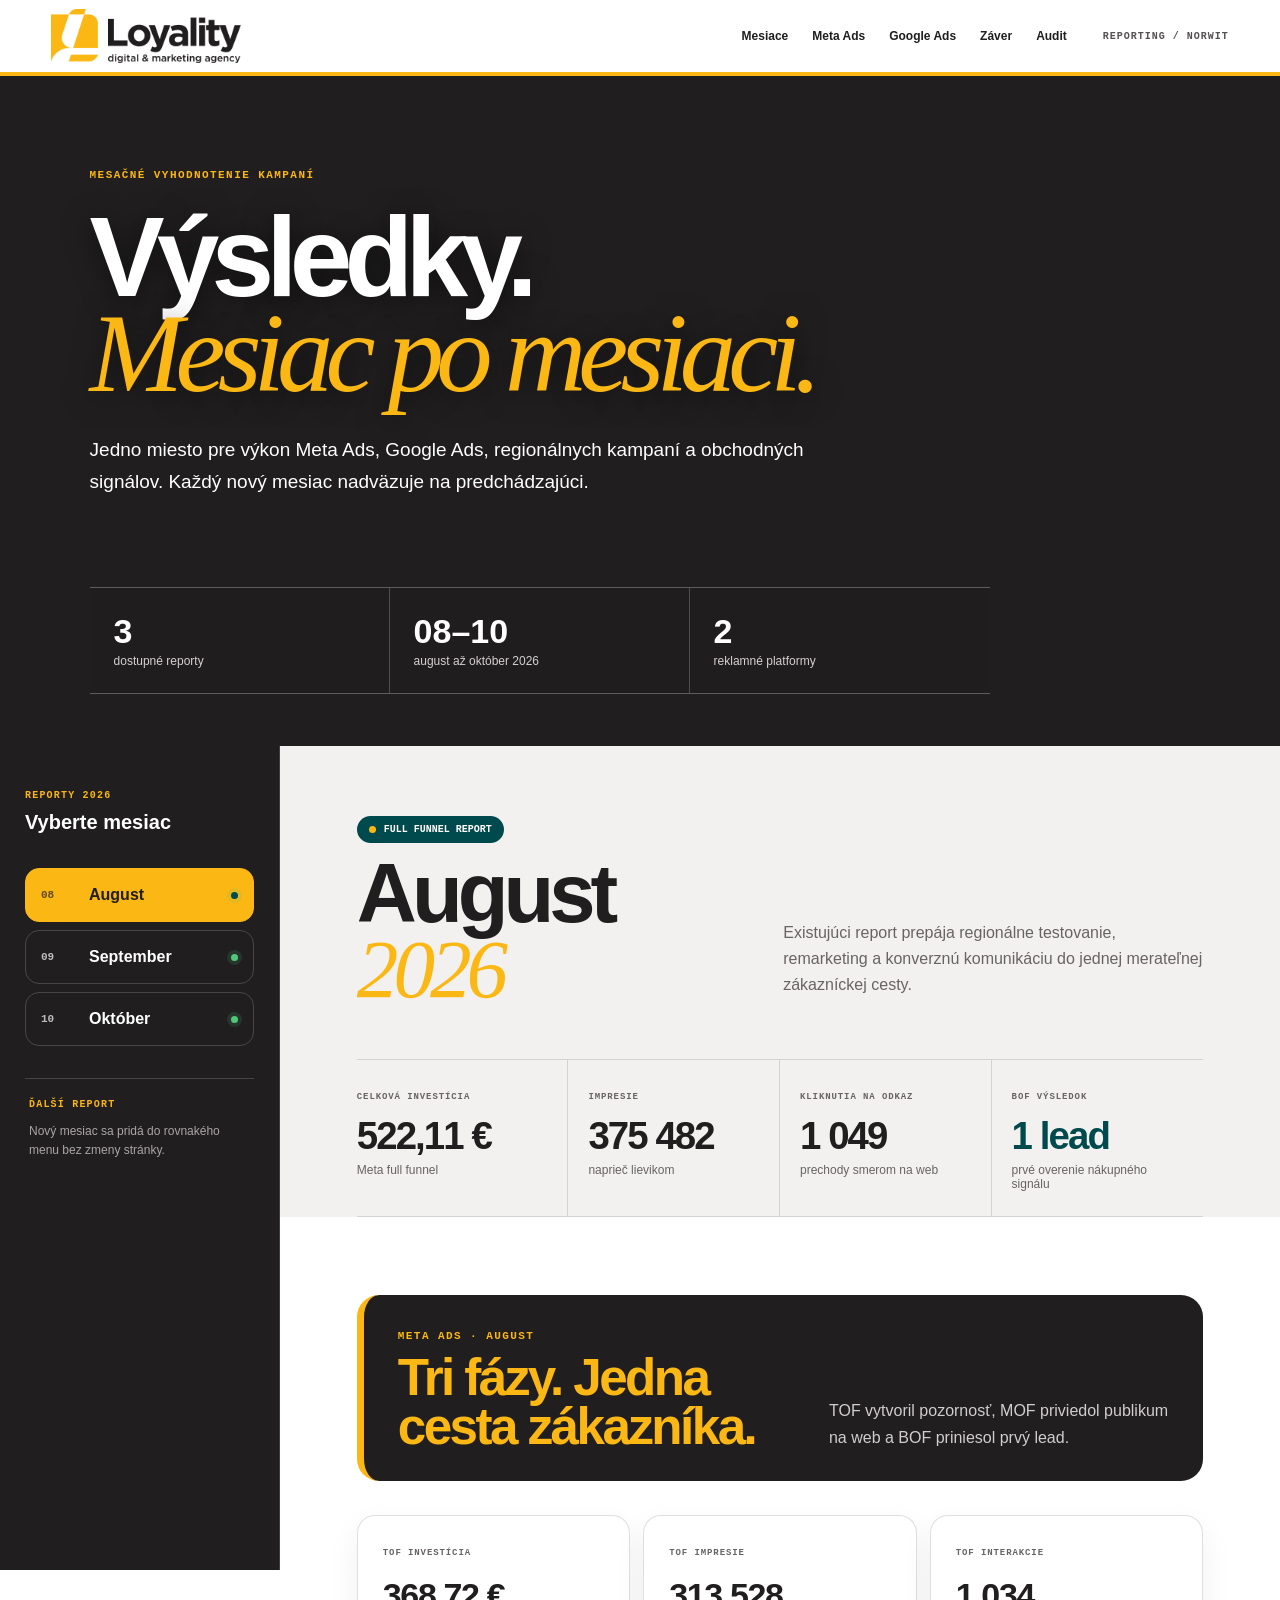
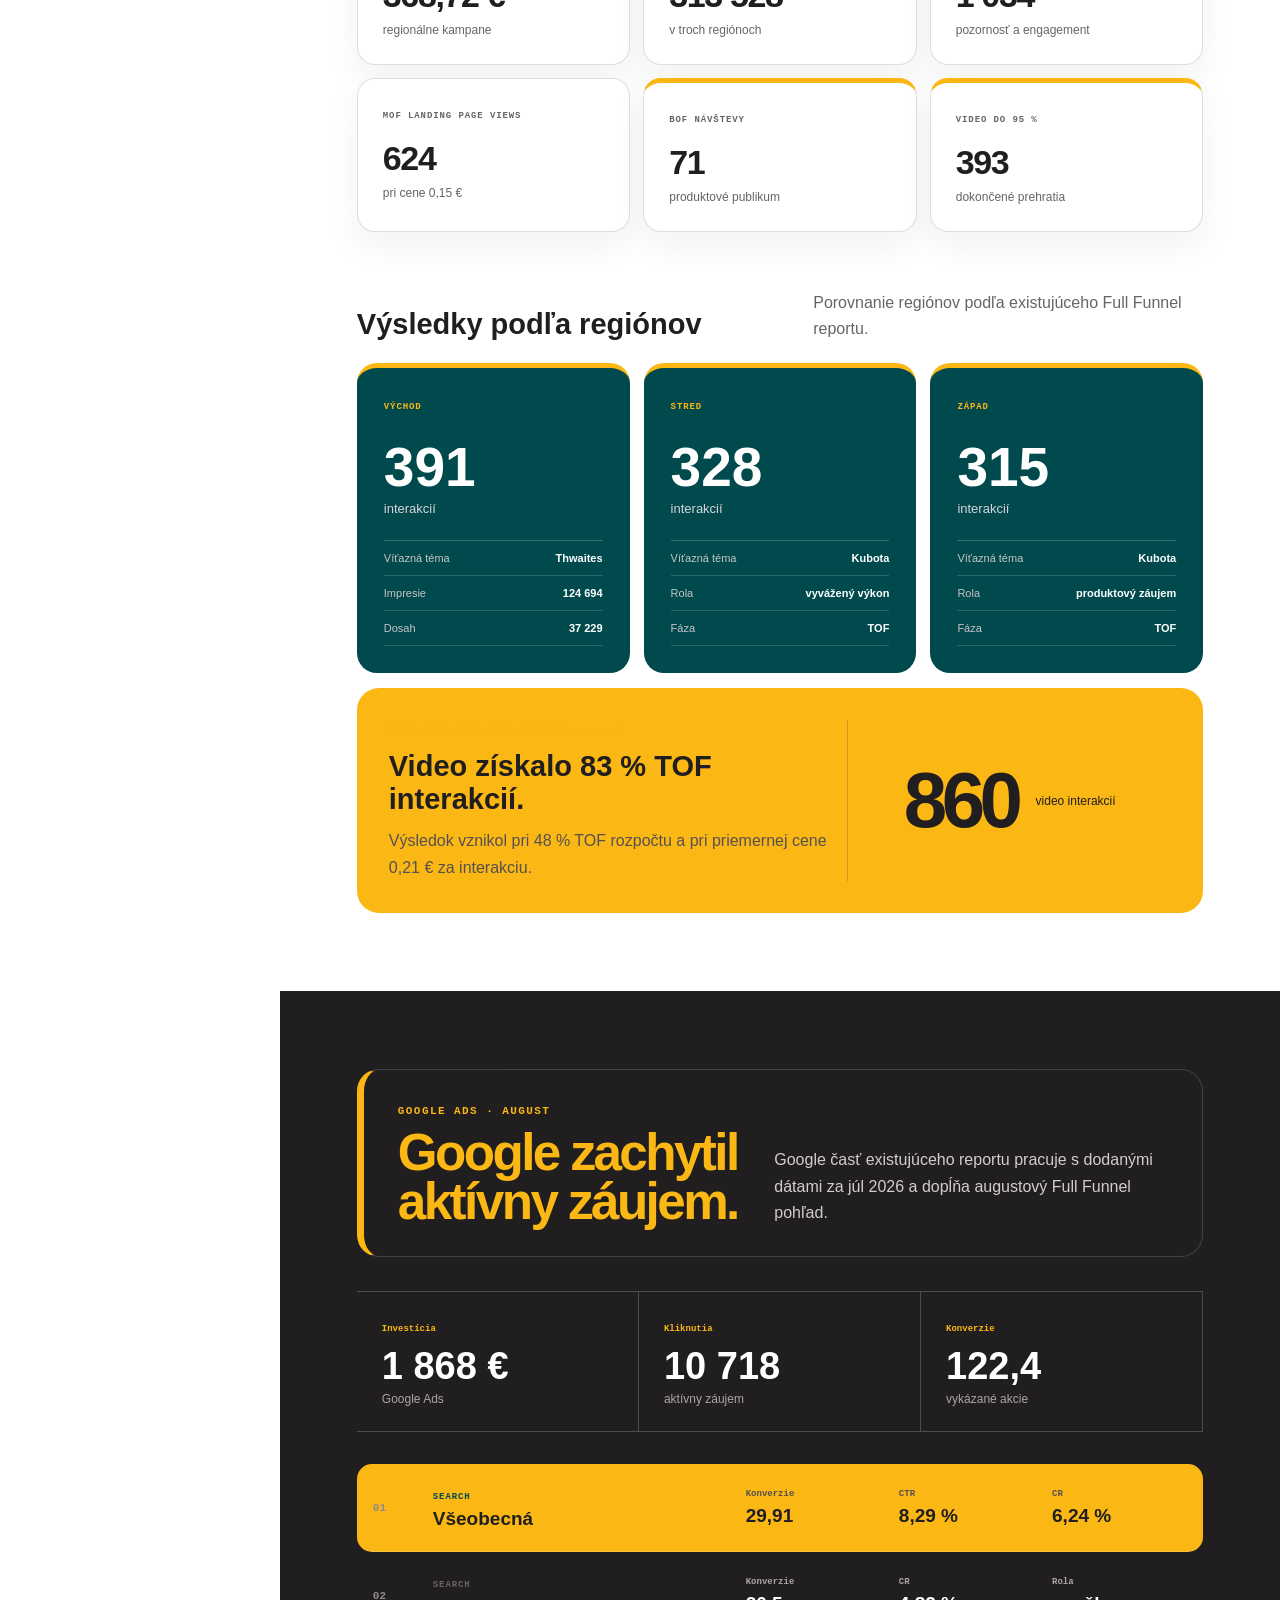
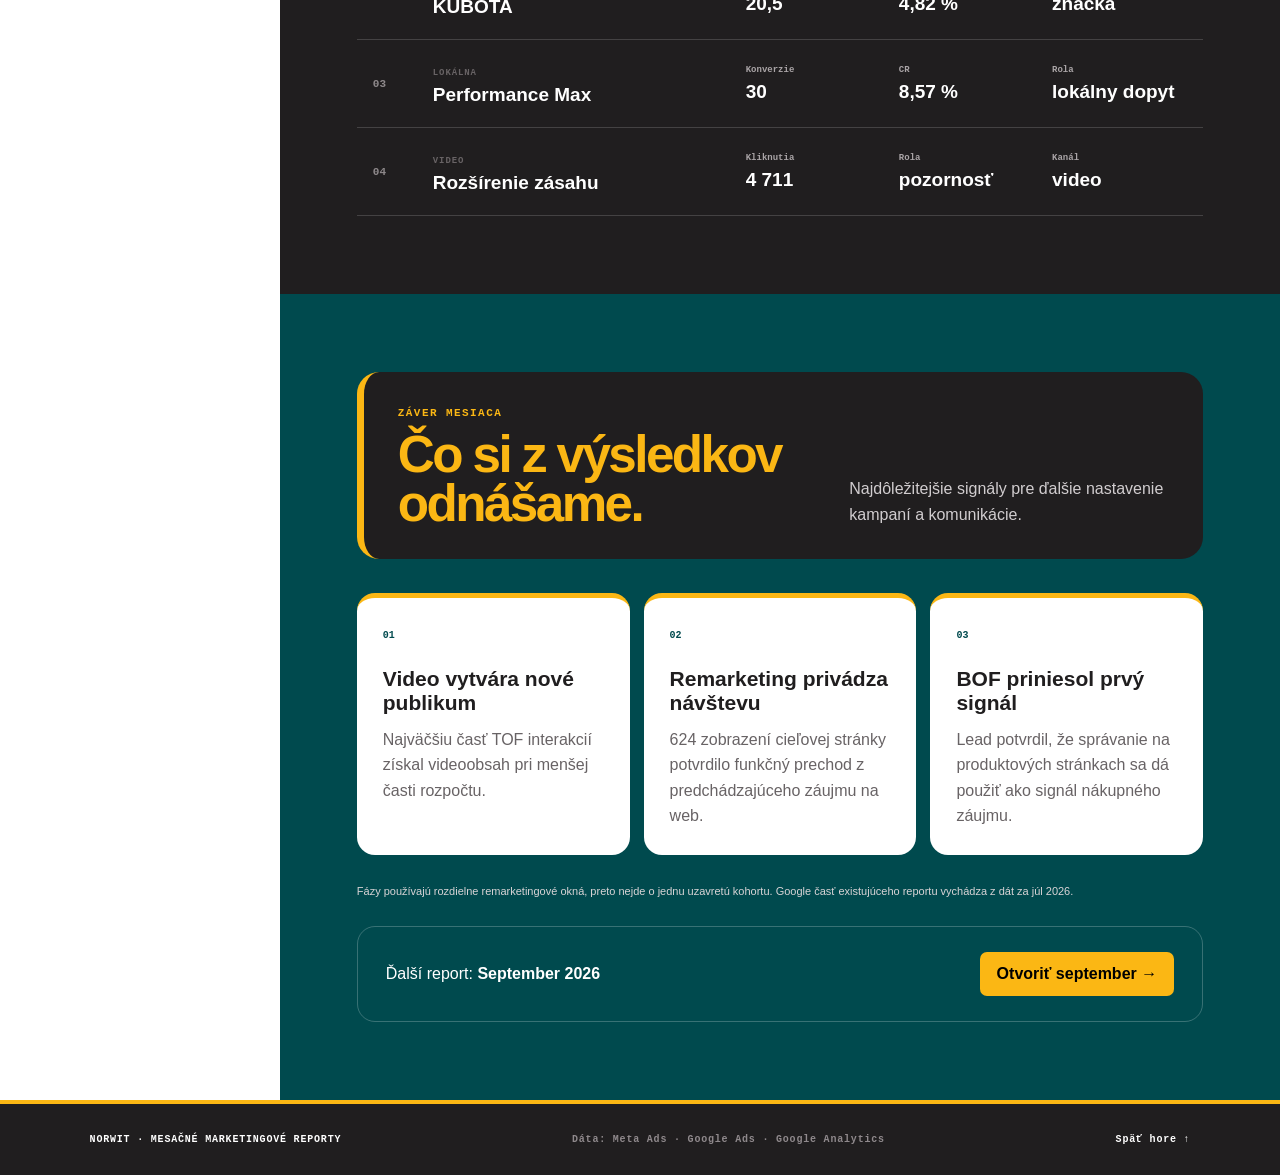
==== commit 93ea6a03: "Add files via upload" ====
--- a/index.html
+++ b/index.html
@@ -1,16 +1,66 @@
-<!doctype html><html lang="sk"><head><meta charset="utf-8"><meta name="viewport" content="width=device-width,initial-scale=1"><title>NORWIT | Full Funnel Report</title><meta name="description" content="Interaktívne vyhodnotenie kampaní NORWIT naprieč Meta Ads, Google Ads a Google Analytics."><link rel="stylesheet" href="/styles.css"></head><body>
-<main><header class="topbar"><a class="brand brandLogo" href="#top"><img src="/loyality-logo.png" alt="Loyality digital & marketing agency"></a><nav><a href="#funnel">Lievik</a><a href="#tof">TOF regióny</a><a href="#mof">MOF</a><a href="#bof">BOF</a><a href="#google">Google</a><a href="#plan">Pokračovanie</a></nav></header>
-<section class="hero" id="top"><div class="eyebrow">Mesačné vyhodnotenie celej kampane</div><div class="heroTitleRow"><h1>Od pozornosti<br>k <em>dopytu.</em></h1><div class="clientLogo"><img src="/norwit-logo.png" alt="NORWIT"></div></div><p class="heroLead">Kompletný marketingový lievik spojil regionálne testovanie, remarketing a konverznú komunikáciu do jednej merateľnej zákazníckej cesty.</p><div class="heroGrid"><div class="heroStat"><strong>522,11 €</strong><span>celková investícia</span></div><div class="heroStat"><strong>375 482</strong><span>impresií naprieč lievikom</span></div><div class="heroStat"><strong>1 049</strong><span>kliknutí na odkaz</span></div></div><div class="heroNote"><span></span>TOF vytvoril dopyt · MOF ho priviedol na web · BOF ho premenil na obchodný signál</div></section>
-<section class="section funnelSection" id="funnel"><div class="sectionHead"><div><span class="kicker">01 / Celý lievik</span><h2>Tri fázy, jedna cesta</h2></div><p>Rozpočet bol rozdelený podľa prirodzenej veľkosti publík. Kliknutím zvýraznite fázu.</p></div><div class="stageControls"><button class="active" data-stage="all">Celý lievik</button><button data-stage="tof">TOF</button><button data-stage="mof">MOF</button><button data-stage="bof">BOF</button></div><div class="funnel"><article class="funnelCard tof" data-card="tof"><div class="stageNo">01</div><span class="pill">TOP OF FUNNEL</span><h3>Vznik pozornosti</h3><div class="big">313 528</div><p>impresií v troch regiónoch</p><dl><div><dt>Investícia</dt><dd>368,72 €</dd></div><div><dt>Interakcie</dt><dd>1 034</dd></div><div><dt>95 % videa</dt><dd>393</dd></div></dl></article><div class="flowArrow">→</div><article class="funnelCard mof" data-card="mof"><div class="stageNo">02</div><span class="pill">MIDDLE OF FUNNEL</span><h3>Záujem ide na web</h3><div class="big">624</div><p>zobrazení cieľovej stránky</p><dl><div><dt>Investícia</dt><dd>90,78 €</dd></div><div><dt>Cena za LPV</dt><dd>0,15 €</dd></div><div><dt>LPV / link click</dt><dd>84,4 %</dd></div></dl></article><div class="flowArrow">→</div><article class="funnelCard bof" data-card="bof"><div class="stageNo">03</div><span class="pill">BOTTOM OF FUNNEL</span><h3>Záujem konvertuje</h3><div class="big word">Lead</div><dl><div><dt>Investícia</dt><dd>62,61 €</dd></div><div><dt>Návštevy</dt><dd>71</dd></div><div><dt>Cena za lead</dt><dd>62,61 €</dd></div></dl></article></div><p class="methodNote">Fázy používajú rozdielne remarketingové okná (60 dní až 1 rok), preto nejde o jednu uzavretú kohortu. Report dokazuje funkčnú strategickú nadväznosť, nie priamu 1 : 1 atribúciu používateľov.</p></section>
-<section class="section dark" id="tof"><div class="sectionHead"><div><span class="kicker">02 / TOF regionálny test</span><h2>Rovnaký rozpočet.<br>Tri odlišné reakcie.</h2></div><p>Každý región aj produkt dostal prakticky rovnakú investíciu. Rozdiely ukazujú kvalitu reakcie, nie výhodu rozpočtu.</p></div><div class="regionTabs"><button class="active" data-region="east">Východ<span>Twaites</span></button><button data-region="center">Stred<span>Kubota</span></button><button data-region="west">Západ<span>Kubota</span></button></div><div class="regionPanel" id="regionPanel"><div class="regionIntro"><span class="regionLabel" id="regionName">Východné Slovensko</span><h3 id="regionInsight">Najväčší zásah a najnižšia cena. Twaites vyhral engagement, Kubota získala najviac odkazových kliknutí.</h3><div class="winnerLine"><span>Víťazná téma</span><strong id="regionWinner">Twaites</strong></div></div><div class="metricGrid" id="regionMetrics"></div></div>
-<div class="chartCard"><div class="chartTop"><div><span class="kicker">Porovnanie regiónov</span><h3 id="metricTitle">Interakcie</h3></div><div class="metricDropdown"><button id="metricToggle" type="button" aria-expanded="false"><span id="metricChoice">Interakcie</span><i></i></button><div class="metricMenu" role="menu"><button data-metric="interactions" class="active">Interakcie</button><button data-metric="clicks">Všetky kliknutia</button><button data-metric="video95">Video do 95 %</button><button data-metric="reach">Zásah</button></div></div></div><div class="bars" id="bars"></div></div>
-<div class="tableWrap"><table><thead><tr><th>Produkt</th><th>Investícia</th><th>Impresie</th><th>Interakcie</th><th>Cena</th><th>Kliknutia</th><th>Link clicks</th><th>Strategická rola</th></tr></thead><tbody><tr><td><strong>Kubota</strong></td><td>122,53 €</td><td>94 959</td><td>463</td><td>0,26 €</td><td>515</td><td>76</td><td><span class="role">Najvyváženejší výkon</span></td></tr><tr><td><strong>Twaites</strong></td><td>122,91 €</td><td>75 895</td><td>472</td><td>0,26 €</td><td>475</td><td>44</td><td><span class="role">Najsilnejší engagement</span></td></tr><tr><td><strong>Bomag</strong></td><td>123,28 €</td><td>152 674</td><td>99</td><td>1,25 €</td><td>231</td><td>81</td><td><span class="role">Zásah a návštevnosť</span></td></tr></tbody></table></div><div class="videoCallout"><div><span class="kicker">Najsilnejší spoločný poznatok</span><h3>Video získalo <em>83 % TOF interakcií</em> pri 48 % rozpočtu.</h3></div><div class="circleStat"><strong>860</strong><span>interakcií</span></div><div class="circleStat"><strong>0,21 €</strong><span>priemerná cena</span></div></div></section>
-<section class="section mofSection" id="mof"><div class="sectionHead"><div><span class="kicker">03 / MOF remarketing</span><h2>Predchádzajúci záujem sa zmenil na návštevu.</h2></div><p>Publikum: FB/IG interakcie 60D a používatelia, ktorí videli minimálne 50 % videa za posledný rok.</p></div><div class="split"><div class="scoreCard"><span>Hlavný výsledok</span><strong>624</strong><h3>Landing Page Views</h3><div class="scoreFooter"><b>0,15 € / LPV</b><b>84,4 % click → LPV</b></div></div><div class="rankings"><h3>Výkon remarketingových vetiev</h3><div class="rank"><span class="rankNo">01</span><div><strong>Kubota KW095 video</strong><small>220 LPV · 0,12 € za výsledok</small></div><div class="miniTrack"><i style="width:100%"></i></div></div><div class="rank"><span class="rankNo">02</span><div><strong>Kubota U145</strong><small>215 LPV · 0,14 € za výsledok</small></div><div class="miniTrack"><i style="width:98%"></i></div></div><div class="rank"><span class="rankNo">03</span><div><strong>Všeobecná statika</strong><small>189 LPV · 0,17 € za výsledok</small></div><div class="miniTrack"><i style="width:86%"></i></div></div></div></div><div class="retention"><div><span class="kicker">Kvalita video publika</span><h3>72 % divákov po 25 % pokračovalo minimálne do polovice.</h3><p>Publikum, ktoré už poznalo značku, bolo ochotné opätovne sledovať produktový obsah a následne prejsť na web.</p></div><div class="retentionSteps"><div style="width:100%"><span>25 %</span><strong>2 367</strong></div><div style="width:87%"><span>50 %</span><strong>1 712</strong></div><div style="width:74%"><span>75 %</span><strong>1 344</strong></div><div style="width:61%"><span>95 %</span><strong>448</strong></div></div></div></section>
-<section class="section bofSection" id="bof"><div class="sectionHead"><div><span class="kicker">04 / BOF konverzia</span><h2>Najčerstvejší produktový záujem priniesol lead.</h2></div><p>Publikum tvorili používatelia podľa času stráveného na konkrétnych podstránkach strojov za posledných 60 dní.</p></div><div class="bofGrid"><div class="leadCard"><span>Výsledok kampane</span><h3 class="leadOnly">Lead</h3><p>Prvé overenie, že webové správanie na produktových stránkach je použiteľný signál nákupného záujmu.</p><div><b>62,61 €</b><small>plná cena BOF testu za lead</small></div></div><div class="creativeCompare"><h3>Férový test formátov</h3><p>Rozpočet bol rozdelený takmer 50 : 50.</p><div class="creative"><div><span>Statika</span><strong>42 LPV</strong><small>1 lead · 0,74 € / LPV</small></div><div class="status winner">Víťaz</div></div><div class="creative"><div><span>Carousel</span><strong>29 LPV</strong><small>52 link clicks · 1,09 € / LPV</small></div></div><p class="smallNote">BOF zostal vo fáze učenia. Jeden lead je pozitívny signál, nie ešte stabilný dlhodobý benchmark.</p></div></div></section>
-<section class="googleSection" id="google"><div class="googleHero"><span class="kicker">05 / Google Ads + Google Analytics</span><h2>Vyhľadávanie zachytilo dopyt.<br><em>Web ho premenil na merateľnú akciu.</em></h2><p>Júlové dáta ukazujú rast v celom digitálnom ekosystéme: od viditeľnosti reklám cez návštevy až po konverzie. Google Ads rozšíril zásah pri efektívnejšej cene za klik a GA4 potvrdilo, že konverzie rástli rýchlejšie než návštevnosť.</p></div><div class="googleMetrics"><article><span>Viditeľnosť</span><strong>640 054</strong><p>zobrazení reklám</p><b>+40,1 %</b></article><article><span>Aktívny záujem</span><strong>10 718</strong><p>kliknutí z Google Ads</p><b>+16,1 %</b></article><article><span>Návštevnosť</span><strong>11 561</strong><p>návštev webu</p><b>+18,6 %</b></article><article class="conversion"><span>Výsledok webu</span><strong>361</strong><p>GA4 konverzií</p><b>+21,1 %</b></article></div><div class="googleSplit"><article class="adsPanel"><div class="panelLabel">Google Ads</div><h3>Viac priestoru vo vyhľadávaní za efektívnejšiu cenu.</h3><div class="keyNumbers"><div><strong>0,17 €</strong><span>priemerná cena za klik<br>pokles o 0,03 €</span></div><div><strong>122,4</strong><span>konverzií z kampaní</span></div><div><strong>1 868 €</strong><span>mediálna investícia<br>iba +1 %</span></div></div><ul><li><b>Lokálna kampaň:</b> 30 konverzií a reálny konverzný pomer 8,57 %.</li><li><b>Všeobecná Search:</b> 29,91 konverzie, CTR 8,29 % a reálny CR 6,24 %.</li><li><b>Search Kubota:</b> 20,5 konverzie a reálny CR 4,82 %.</li><li><b>Video:</b> rozšírilo zásah a prinieslo 4 711 kliknutí.</li></ul><div class="searchSignals"><span>Silné vyhľadávacie signály</span><div><b>18,51 %</b> bager predaj</div><div><b>15,96 %</b> bager cena</div><div><b>14,21 %</b> mini bager cena</div></div></article><article class="analyticsPanel"><div class="panelLabel">Google Analytics 4</div><h3>Rast návštevnosti sa premietol do ešte rýchlejšieho rastu konverzií.</h3><div class="audienceStats"><div><strong>9 493</strong><span>používateľov</span><b>+18,2 %</b></div><div><strong>8 854</strong><span>nových používateľov</span><b>+19,7 %</b></div><div><strong>3,80 %</strong><span>celkový konverzný pomer</span></div></div><div class="sourceRows"><div><span>Google / CPC</span><strong>6 724</strong><small>nových používateľov</small><b>150 konverzií</b></div><div><span>Google / organic</span><strong>1 099</strong><small>nových používateľov</small><b>100 konverzií · CR 9,1 %</b></div></div><p class="qualityNote"><b>Najkvalitnejšie vstupné stránky:</b> Kontakt s CR 15,04 % a Servis s CR 14,67 %. Mobilné zariadenia tvorili 86,1 % všetkých používateľov.</p></article></div><div class="ecosystem"><div class="ecosystemIntro"><span class="kicker">Prepojenie kanálov</span><h3>Sociálne siete nevytvárajú izolovaný výsledok.<br><em>Zvyšujú pravdepodobnosť ďalšieho kroku.</em></h3><p>Meta buduje známosť, vysvetľuje produkty a vracia používateľov na web. Google následne zachytáva ľudí vo chvíli, keď začnú aktívne hľadať značku, stroj, cenu, servis alebo kontakt. GA4 ukazuje, čo títo ľudia na webe reálne urobili.</p></div><div class="journeyFlow"><article><span>01</span><b>Social TOF</b><p>Prvý kontakt, edukácia a zapamätanie značky či konkrétneho stroja.</p></article><i>→</i><article><span>02</span><b>Social MOF / BOF</b><p>Opakovaný dôkaz, návšteva webu a návrat k produktovej ponuke.</p></article><i>→</i><article><span>03</span><b>Google Search</b><p>Zachytenie aktívneho dopytu podľa značky, produktu, ceny alebo potreby.</p></article><i>→</i><article><span>04</span><b>Web + GA4</b><p>Kontakt, servis, formulár alebo iná merateľná konverzná akcia.</p></article></div><div class="connectionGrid"><article><span>Efekt známosti</span><h4>Social môže zvýšiť kvalitu neskoršieho vyhľadávania.</h4><p>Človek, ktorý už videl Kubotu, Thwaites alebo Bomag na sociálnych sieťach, prichádza do Google s vyššou znalosťou značky a konkrétnejším zámerom.</p></article><article><span>Efekt dopytu</span><h4>Google premieňa vzniknutý záujem na aktívny krok.</h4><p>Vyhľadávacie frázy ako „bager predaj“ či „mini bager cena“ zachytávajú fázu, keď sa všeobecná pozornosť mení na obchodne hodnotný záujem.</p></article><article><span>Efekt učenia</span><h4>Výsledky z Google a GA4 spätne zlepšujú social obsah.</h4><p>Najhľadanejšie témy, najvýkonnejšie vstupné stránky a konverzné otázky dávajú námety pre ďalšie videá, carousely a remarketing.</p></article></div><p class="attributionNote">Ide o prepojený strategický mechanizmus, nie dôkaz priamej 1 : 1 atribúcie. Presný príspevok sociálnych kampaní ku Google výsledkom treba ďalej overovať cez UTM parametre, asistované konverzie, branded search a porovnanie vývoja dopytu v čase.</p></div><div class="googleSource">Zdroj: Norwit Google Ads Report a Norwit GA4 Report · 1. 7. – 31. 7. 2026</div></section><section class="nextPeriod" id="plan"><div class="nextHero"><span class="kicker">06 / Návrh na ďalšie obdobie</span><h2>Obsah podľa výsledkov,<br><em>testovania a cesty zákazníka.</em></h2><p>Každá fáza potrebuje inú úlohu, inú mieru konkrétnosti a inú výzvu. Obsah má človeka prirodzene posúvať od pochopenia problému cez dôkaz až ku konkrétnemu kontaktu.</p></div>
-<article class="contentStage stageTof"><div class="stageVisual"><div class="stagePhoto photoTof"><span>01 / TOF</span></div><div class="stagePromise"><small>Úloha fázy</small><strong>Zaujať<br>a vzdelávať</strong><p>Pre človeka, ktorý Norwit ešte nepozná alebo aktívne nehľadá stroj.</p></div></div><div class="stageContent"><div class="stageTitle"><span>TOP OF FUNNEL</span><h3>Najskôr pomôcť pochopiť problém.</h3></div><div class="contentColumns"><div><h4>Obsahové piliere</h4><ul><li>Jednoduchý vysvetľujúci a edukačný obsah</li><li>Základné rady a časté chyby</li><li>Vysvetlenie použitia konkrétneho typu stroja</li><li>Porovnanie kategórií strojov</li><li>Technické fakty podané zrozumiteľne</li><li>Krátke dynamické ukážky stroja</li><li>Problémy zo stavby, s ktorými sa publikum stotožní</li></ul></div><div><h4>Príklady tém</h4><div class="quoteCard">„Na čo slúži dumper a kedy nahradí väčšiu techniku?“</div><div class="quoteCard">„Aký je rozdiel medzi vibračnou doskou a valcom?“</div><div class="quoteCard">„Tri veci, ktoré ovplyvňujú kvalitu zhutnenia.“</div></div></div><div class="actionRow"><div><small>Formáty</small><p>Krátke video / Reel · jednoduchý carousel · vizuálne porovnanie · hovorené video technika alebo obchodníka</p></div><div><small>Mäkké CTA</small><p>Pozrieť video · uložiť si radu · sledovať profil · pozrieť ďalšie vysvetlenie</p></div></div><div class="productWeight"><span>Odporúčaná produktová váha</span><strong>Kubota + Thwaites</strong><p>Doplnené základnými edukačnými témami o Bomagu.</p></div></div></article>
-<article class="contentStage stageMof"><div class="stageVisual"><div class="stagePhoto photoMof"><span>02 / MOF</span></div><div class="stagePromise"><small>Úloha fázy</small><strong>Ukázať dôkaz<br>a kompetenciu</strong><p>Pre človeka, ktorý už Norwit alebo kategóriu stroja pozná.</p></div></div><div class="stageContent"><div class="stageTitle"><span>MIDDLE OF FUNNEL</span><h3>Ukázať, že riešenie funguje v realite.</h3></div><div class="contentColumns"><div><h4>Obsahové piliere</h4><ul><li>Stroje priamo v teréne a reálne realizácie</li><li>Odovzdanie stroja a skúsenosť operátora</li><li>Porovnanie dvoch modelov a testovanie</li><li>Prípadové štúdie</li><li>Servisný zásah a preventívna údržba</li><li>Výber konkrétneho stroja</li><li>Lokálni ľudia a odborníci Norwitu</li></ul></div><div><h4>Obsah má odpovedať</h4><ul class="questions"><li>Ako stroj pracuje a čo zvládne?</li><li>Pre akú prevádzku je vhodný?</li><li>Prečo zákazník zvolil tento model?</li><li>Akú podporu dostane od Norwitu?</li><li>Ako funguje servis a dostupnosť dielov?</li></ul></div></div><div class="actionRow"><div><small>Formáty</small><p>Autentické video z terénu · zákaznícka referencia · carousel realizácie · technik alebo operátor · fotografia s odborným komentárom</p></div><div><small>Konkrétnejšie CTA</small><p>Pozrieť parametre · porovnať modely · pozrieť ponuku · napísať, aký typ práce zákazník rieši</p></div></div><div class="productWeight"><span>Odporúčaná produktová váha</span><strong>Kubota · Thwaites · Bomag</strong><p>Podľa regionálnych výsledkov, doplnené o servis, prenájom a odborné poradenstvo.</p></div></div></article>
-<article class="contentStage stageBof"><div class="stageVisual"><div class="stagePhoto photoBof"><span>03 / BOF</span></div><div class="stagePromise"><small>Úloha fázy</small><strong>Premeniť záujem<br>na kontakt</strong><p>Pre ľudí, ktorí navštívili web, videli viac videí alebo interagovali.</p></div></div><div class="stageContent"><div class="stageTitle"><span>BOTTOM OF FUNNEL</span><h3>Dať konkrétny dôvod konať teraz.</h3></div><div class="contentColumns"><div><h4>Obsahové piliere</h4><ul><li>Konkrétna ponuka a skladová dostupnosť</li><li>Predaj konkrétneho modelu alebo použitý stroj</li><li>Cenová či časovo obmedzená akcia</li><li>Financovanie a prenájom</li><li>Servisná ponuka a náhradné diely</li><li>Predvádzacia jazda alebo ukážka</li><li>Priamy kontakt a lead formulár</li></ul></div><div><h4>Obsah má odpovedať</h4><ul class="questions"><li>Čo si môžem kúpiť alebo prenajať?</li><li>Je stroj dostupný?</li><li>Čo mám urobiť teraz?</li><li>Koho mám kontaktovať?</li><li>Aká je konkrétna výhoda ponuky?</li></ul></div></div><div class="actionRow"><div><small>Formáty</small><p>Statická produktová reklama · carousel dostupných strojov · krátke predajné video · remarketing · Stories · lead formulár alebo click-to-call</p></div><div><small>Jednoznačné CTA</small><p>Vyžiadať ponuku · dohodnúť ukážku · zavolať · rezervovať prenájom · overiť dostupnosť · objednať servis</p></div></div><div class="productWeight"><span>Odporúčaná produktová váha</span><strong>Kubota + Bomag</strong><p>Pri predaji a návštevnosti. Thwaites cez retargeting ľudí, ktorých zaujalo jeho video.</p></div></div></article>
-<div class="contentModel"><div class="modelIntro"><span class="kicker">Zjednodušený model pre Norwit</span><h3>Jedna logika.<br>Tri obsahové úlohy.</h3></div><div class="modelRows"><div><strong>TOF</strong><span>Vysvetľujúci · edukačný · problémový</span><p>„Toto je problém a takto sa dá riešiť.“</p></div><div><strong>MOF</strong><span>Terén · referencia · test · servis · odborník</span><p>„Tento stroj a Norwit to vedia reálne vyriešiť.“</p></div><div><strong>BOF</strong><span>Ponuka · dostupnosť · prenájom · financovanie</span><p>„Toto je konkrétne riešenie a tu ho získam.“</p></div></div></div>
-<div class="publishingRhythm"><div><span class="kicker">Odporúčaný publikačný rytmus</span><h3>Obsahový cyklus 2 : 1 : 1</h3></div><div class="rhythm"><div class="tofRhythm"><strong>2×</strong><span>TOF</span><small>pozornosť + vzdelávanie</small></div><div><strong>1×</strong><span>MOF</span><small>dôkaz + kompetencia</small></div><div><strong>1×</strong><span>BOF</span><small>ponuka + kontakt</small></div></div><p>Každý cyklus najskôr vytvorí nový záujem, potom ho podporí dôkazom a nakoniec ponúkne konkrétny ďalší krok.</p></div></section>
-<footer><span>NORWIT · FULL FUNNEL REPORT</span><span>Dáta: Meta Ads · Google Ads · Google Analytics</span><a href="#top">Späť hore ↑</a></footer></main><script src="/report.js"></script></body></html>
+<!doctype html>
+<html lang="sk">
+<head>
+  <meta charset="utf-8">
+  <meta name="viewport" content="width=device-width,initial-scale=1">
+  <meta name="description" content="Mesačné reporty digitálnych kampaní NORWIT: Meta Ads, Google Ads, regionálne výsledky a obchodné signály.">
+  <title>NORWIT × Loyality — Mesačné reporty</title>
+  <link rel="stylesheet" href="reporty.css">
+</head>
+<body data-dynamic-anchors="true">
+  <a class="skip" href="#report-view">Preskočiť na report</a>
+
+  <header class="topbar">
+    <a class="brand" href="#top" aria-label="Mesačné reporty, začiatok">
+      <img src="loyality-logo.png" alt="Loyality digital & marketing agency">
+    </a>
+    <nav aria-label="Hlavná navigácia">
+      <a href="#mesiace">Mesiace</a>
+      <a href="#meta">Meta Ads</a>
+      <a href="#google">Google Ads</a>
+      <a href="#zaver">Záver</a>
+      <a href="audit.html">Audit</a>
+    </nav>
+    <span class="period">REPORTING / NORWIT</span>
+  </header>
+
+  <main id="top">
+    <section class="landing-hero">
+      <div class="landing-copy">
+        <span class="kicker">MESAČNÉ VYHODNOTENIE KAMPANÍ</span>
+        <h1>Výsledky.<br><em>Mesiac po mesiaci.</em></h1>
+        <p>Jedno miesto pre výkon Meta Ads, Google Ads, regionálnych kampaní a obchodných signálov. Každý nový mesiac nadväzuje na predchádzajúci.</p>
+      </div>
+      <div class="landing-stats">
+        <article><strong>3</strong><span>dostupné reporty</span></article>
+        <article><strong>08–10</strong><span>august až október 2026</span></article>
+        <article><strong>2</strong><span>reklamné platformy</span></article>
+      </div>
+    </section>
+
+    <section class="reports-shell" id="mesiace">
+      <aside class="month-sidebar" aria-label="Výber mesiaca">
+        <div class="sidebar-head">
+          <span>REPORTY 2026</span>
+          <strong>Vyberte mesiac</strong>
+        </div>
+        <div class="month-menu" id="month-menu" role="tablist" aria-orientation="vertical"></div>
+        <div class="future-month">
+          <span>ĎALŠÍ REPORT</span>
+          <p>Nový mesiac sa pridá do rovnakého menu bez zmeny stránky.</p>
+        </div>
+      </aside>
+
+      <div class="report-view" id="report-view" role="tabpanel" tabindex="0" aria-live="polite"></div>
+    </section>
+  </main>
+
+  <footer>
+    <span>NORWIT · MESAČNÉ MARKETINGOVÉ REPORTY</span>
+    <span>Dáta: Meta Ads · Google Ads · Google Analytics</span>
+    <a href="#top">Späť hore ↑</a>
+  </footer>
+
+  <script src="reporty.js"></script>
+</body>
+</html>
--- a/reporty.css
+++ b/reporty.css
@@ -0,0 +1,5 @@
+:root{--ink:#201e1f;--paper:#fff;--yellow:#fbb714;--teal:#004a4e;--muted:#686365;--soft:#f3f1ef;--line:rgba(32,30,31,.14)}
+*{box-sizing:border-box}html{scroll-behavior:smooth;scroll-padding-top:90px}body{margin:0;background:var(--ink);color:var(--ink);font-family:Arial,Helvetica,sans-serif}a{color:inherit;text-decoration:none}button{font:inherit}.skip{position:fixed;left:20px;top:-80px;z-index:100;padding:13px 16px;background:var(--yellow);font-weight:800}.skip:focus{top:12px}.topbar{height:76px;display:flex;align-items:center;gap:36px;padding:0 4vw;position:sticky;top:0;z-index:20;background:#fff;border-bottom:4px solid var(--yellow)}.brand img{display:block;width:190px}.topbar nav{display:flex;gap:24px;margin-left:auto;font-size:12px;font-weight:800}.topbar nav a:hover{color:var(--teal)}.period{font:700 10px monospace;letter-spacing:.1em;color:#555052}.landing-hero{min-height:670px;padding:88px 7vw 52px;display:flex;flex-direction:column;justify-content:space-between;color:#fff;background:linear-gradient(90deg,rgba(32,30,31,.96),rgba(32,30,31,.76)),url("https://norwit.loyality.sk/hero-excavator.png") center/cover}.kicker{font:800 11px monospace;letter-spacing:.13em;color:var(--yellow);text-transform:uppercase}.landing-hero h1{max-width:1050px;margin:28px 0 34px;font-size:clamp(64px,8.8vw,132px);line-height:.84;letter-spacing:-.07em;text-shadow:0 4px 28px rgba(0,0,0,.5)}em{font-family:Georgia,serif;font-weight:400;color:var(--yellow)}.landing-copy>p{max-width:720px;font-size:19px;line-height:1.65;color:#fff}.landing-stats{display:grid;grid-template-columns:repeat(3,1fr);max-width:900px;border-block:1px solid rgba(255,255,255,.28);background:rgba(32,30,31,.76)}.landing-stats article{padding:24px;border-right:1px solid rgba(255,255,255,.22)}.landing-stats article:last-child{border:0}.landing-stats strong{display:block;font-size:34px}.landing-stats span{font-size:12px;color:#d4d0d2}.reports-shell{display:grid;grid-template-columns:280px minmax(0,1fr);align-items:start;background:#fff}.month-sidebar{position:sticky;top:76px;min-height:calc(100vh - 76px);padding:44px 25px;background:var(--ink);color:#fff;border-right:1px solid rgba(255,255,255,.14)}.sidebar-head span,.future-month span{display:block;font:800 10px monospace;letter-spacing:.12em;color:var(--yellow)}.sidebar-head strong{display:block;margin-top:10px;font-size:20px}.month-menu{display:grid;gap:8px;margin-top:34px}.month-button{width:100%;padding:17px 15px;display:grid;grid-template-columns:38px 1fr auto;gap:10px;align-items:center;border:1px solid rgba(255,255,255,.18);border-radius:14px;background:transparent;color:#fff;text-align:left;cursor:pointer;transition:.2s}.month-button:hover{border-color:var(--yellow);transform:translateX(3px)}.month-button[aria-selected="true"]{background:var(--yellow);border-color:var(--yellow);color:var(--ink)}.month-number{font:800 11px monospace;opacity:.7}.month-name{font-weight:900}.month-status{width:7px;height:7px;border-radius:50%;background:#52c77a;box-shadow:0 0 0 4px rgba(82,199,122,.14)}.month-button[aria-selected="true"] .month-status{background:var(--teal)}.future-month{margin-top:32px;padding:20px 4px;border-top:1px solid rgba(255,255,255,.17)}.future-month p{font-size:12px;line-height:1.6;color:#aaa5a7}.report-view{min-width:0;background:#fff}.report-hero{padding:70px 6vw 0;background:var(--soft)}.report-heading{display:grid;grid-template-columns:1fr auto;gap:35px;align-items:end}.report-heading h2{margin:14px 0 0;font-size:clamp(46px,6.5vw,92px);line-height:.9;letter-spacing:-.06em}.report-heading p{max-width:420px;margin:0 0 8px;color:var(--muted);line-height:1.65}.month-badge{display:inline-flex;gap:8px;align-items:center;padding:8px 12px;border-radius:20px;background:var(--teal);color:#fff;font:800 10px monospace}.month-badge i{width:7px;height:7px;border-radius:50%;background:var(--yellow)}.headline-kpis{display:grid;grid-template-columns:repeat(4,1fr);margin-top:52px;border-top:1px solid var(--line);border-bottom:1px solid var(--line)}.headline-kpis article{padding:25px 20px;border-right:1px solid var(--line)}.headline-kpis article:first-child{padding-left:0}.headline-kpis article:last-child{border:0}.headline-kpis span,.metric-card span,.region-card>span,.campaign-card small{font:800 9px monospace;letter-spacing:.1em;color:var(--muted);text-transform:uppercase}.headline-kpis strong{display:block;margin:11px 0 5px;font-size:clamp(27px,3vw,43px);letter-spacing:-.05em}.headline-kpis article:last-child strong{color:var(--teal)}.headline-kpis p{margin:0;font-size:12px;color:var(--muted)}.report-section{padding:78px 6vw}.section-title{display:flex;justify-content:space-between;align-items:end;gap:35px;margin-bottom:34px;padding:30px 34px;border-radius:22px;border-left:7px solid var(--yellow);background:var(--ink);color:#fff}.section-title h3{margin:10px 0 0;font-size:clamp(34px,4vw,58px);line-height:.96;letter-spacing:-.05em;color:var(--yellow)}.section-title>p{max-width:400px;margin:0;line-height:1.65;color:#d1cdcf}.metrics-grid{display:grid;grid-template-columns:repeat(3,1fr);gap:13px}.metric-card{padding:25px;border:1px solid var(--line);border-radius:18px;background:#fff;box-shadow:0 13px 35px rgba(32,30,31,.06)}.metric-card strong{display:block;margin:17px 0 6px;font-size:34px;letter-spacing:-.04em}.metric-card p{margin:0;color:var(--muted);font-size:12px;line-height:1.5}.metric-card.accent{border-top:5px solid var(--yellow)}.subheading{display:flex;justify-content:space-between;align-items:end;gap:30px;margin:58px 0 22px}.subheading h4{margin:0;font-size:29px}.subheading p{max-width:390px;margin:0;color:var(--muted);line-height:1.6}.regions-grid{display:grid;grid-template-columns:repeat(3,1fr);gap:14px}.region-card{padding:27px;border-radius:20px;background:var(--teal);color:#fff;border-top:5px solid var(--yellow)}.region-card>span{color:var(--yellow)}.region-card strong{display:block;margin:22px 0 2px;font-size:55px}.region-card>p{margin:0 0 24px;color:#d8d4d6;font-size:13px}.region-card dl{margin:0;border-top:1px solid rgba(255,255,255,.2)}.region-card dl div{display:flex;justify-content:space-between;gap:15px;padding:11px 0;border-bottom:1px solid rgba(255,255,255,.16)}.region-card dt{font-size:11px;color:#c9c4c6}.region-card dd{margin:0;text-align:right;font-size:11px;font-weight:800}.highlight-panel{display:grid;grid-template-columns:1.15fr .85fr;gap:20px;margin-top:15px;padding:32px;border-radius:22px;background:var(--yellow)}.highlight-panel h4{margin:12px 0;font-size:29px}.highlight-panel p{margin:0;line-height:1.65;color:#555052}.highlight-number{display:flex;align-items:center;justify-content:center;gap:18px;border-left:1px solid rgba(32,30,31,.2)}.highlight-number strong{font-size:78px;letter-spacing:-.07em}.highlight-number span{max-width:115px;font-size:12px;line-height:1.5}.google-section{background:var(--ink);color:#fff}.google-section .section-title{border:1px solid rgba(255,255,255,.16);border-left:7px solid var(--yellow)}.google-totals{display:grid;grid-template-columns:repeat(3,1fr);border-block:1px solid rgba(255,255,255,.2);margin-bottom:32px}.google-totals article{padding:25px;border-right:1px solid rgba(255,255,255,.2)}.google-totals span{font:800 9px monospace;color:var(--yellow)}.google-totals strong{display:block;margin:10px 0 4px;font-size:38px}.google-totals p{margin:0;color:#aaa5a7;font-size:12px}.campaign-list{display:grid}.campaign-card{display:grid;grid-template-columns:42px 1.2fr repeat(3,.55fr);gap:18px;align-items:center;padding:21px 16px;border-bottom:1px solid rgba(255,255,255,.16)}.campaign-card:first-child{border-radius:15px;background:var(--yellow);color:var(--ink)}.campaign-card:first-child small{color:var(--teal)}.campaign-no{font:800 11px monospace;color:#8e898b}.campaign-card h4{margin:5px 0 0;font-size:19px}.campaign-value span{display:block;font:800 9px monospace;color:#aaa5a7}.campaign-value strong{display:block;margin-top:6px;font-size:19px}.campaign-card:first-child .campaign-value span{color:#555052}.takeaways{background:var(--teal);color:#fff}.takeaway-grid{display:grid;grid-template-columns:repeat(3,1fr);gap:14px}.takeaway-grid article{padding:26px;border-radius:18px;border-top:5px solid var(--yellow);background:#fff;color:var(--ink)}.takeaway-grid span{font:800 10px monospace;color:var(--teal)}.takeaway-grid h4{margin:25px 0 12px;font-size:21px}.takeaway-grid p{margin:0;color:var(--muted);line-height:1.6}.report-note{margin:28px 0 0;color:#d8d4d6;font-size:11px;line-height:1.6}.next-report{display:flex;justify-content:space-between;align-items:center;gap:25px;margin-top:25px;padding:25px 28px;border:1px solid rgba(255,255,255,.22);border-radius:18px}.next-report p{margin:0}.next-report button{padding:13px 17px;border:0;border-radius:7px;background:var(--yellow);font-weight:900;cursor:pointer}footer{padding:30px 7vw;display:flex;justify-content:space-between;gap:30px;border-top:4px solid var(--yellow);background:var(--ink);color:#fff;font:700 10px monospace;letter-spacing:.08em}footer span:nth-child(2){color:#8f898c}
+@media(max-width:1050px){.reports-shell{grid-template-columns:220px minmax(0,1fr)}.month-sidebar{padding:35px 17px}.report-heading{grid-template-columns:1fr}.headline-kpis{grid-template-columns:1fr 1fr}.metrics-grid{grid-template-columns:1fr 1fr}.regions-grid{grid-template-columns:1fr}.campaign-card{grid-template-columns:35px 1fr repeat(3,.5fr)}.takeaway-grid{grid-template-columns:1fr}}
+@media(max-width:760px){.topbar nav{display:none}.period{margin-left:auto}.brand img{width:158px}.landing-hero{min-height:620px;padding:60px 22px 35px}.landing-hero h1{font-size:clamp(58px,17vw,82px)}.landing-stats{grid-template-columns:1fr}.landing-stats article{padding:15px 0;border-right:0;border-bottom:1px solid rgba(255,255,255,.2)}.reports-shell{display:block}.month-sidebar{position:sticky;top:76px;z-index:10;min-height:0;padding:14px 22px;background:var(--ink)}.sidebar-head,.future-month{display:none}.month-menu{display:flex;gap:8px;margin:0;overflow:auto}.month-button{min-width:145px;padding:12px;grid-template-columns:28px 1fr auto}.report-hero,.report-section{padding-left:22px;padding-right:22px}.report-heading h2{font-size:54px}.headline-kpis,.metrics-grid{grid-template-columns:1fr 1fr}.headline-kpis article{padding:18px 11px}.section-title{display:block;padding:27px}.section-title>p{margin-top:18px}.subheading{display:block}.subheading p{margin-top:12px}.highlight-panel{grid-template-columns:1fr}.highlight-number{justify-content:flex-start;border-left:0;border-top:1px solid rgba(32,30,31,.2);padding-top:20px}.google-totals{grid-template-columns:1fr}.google-totals article{border-right:0;border-bottom:1px solid rgba(255,255,255,.18)}.campaign-card{grid-template-columns:28px 1fr}.campaign-value{grid-column:2;display:flex;justify-content:space-between;border-top:1px solid rgba(255,255,255,.14);padding-top:8px}.campaign-card:first-child .campaign-value{border-color:rgba(32,30,31,.16)}.next-report{display:block}.next-report button{margin-top:16px}footer{flex-direction:column}}
+@media(max-width:460px){.headline-kpis,.metrics-grid{grid-template-columns:1fr}.headline-kpis article{border-right:0}.report-heading h2{font-size:48px}.region-card strong{font-size:48px}}
